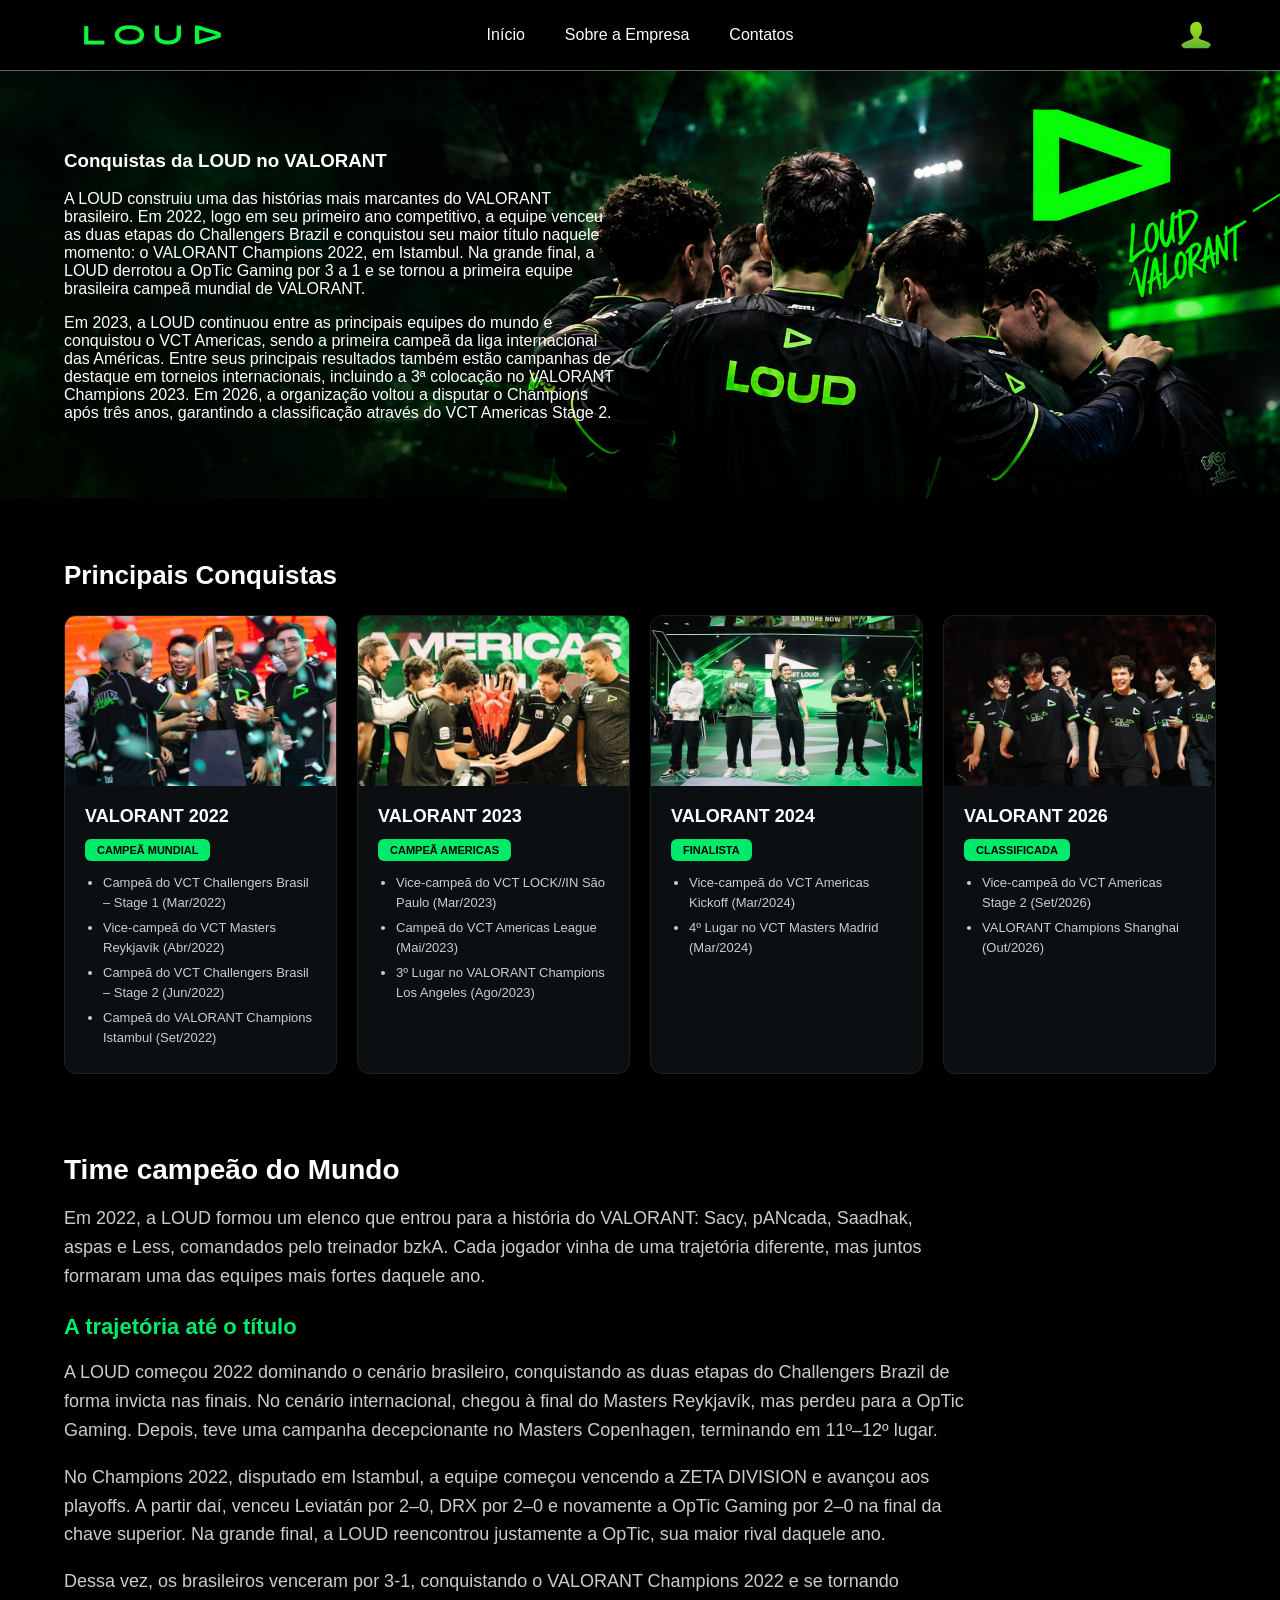
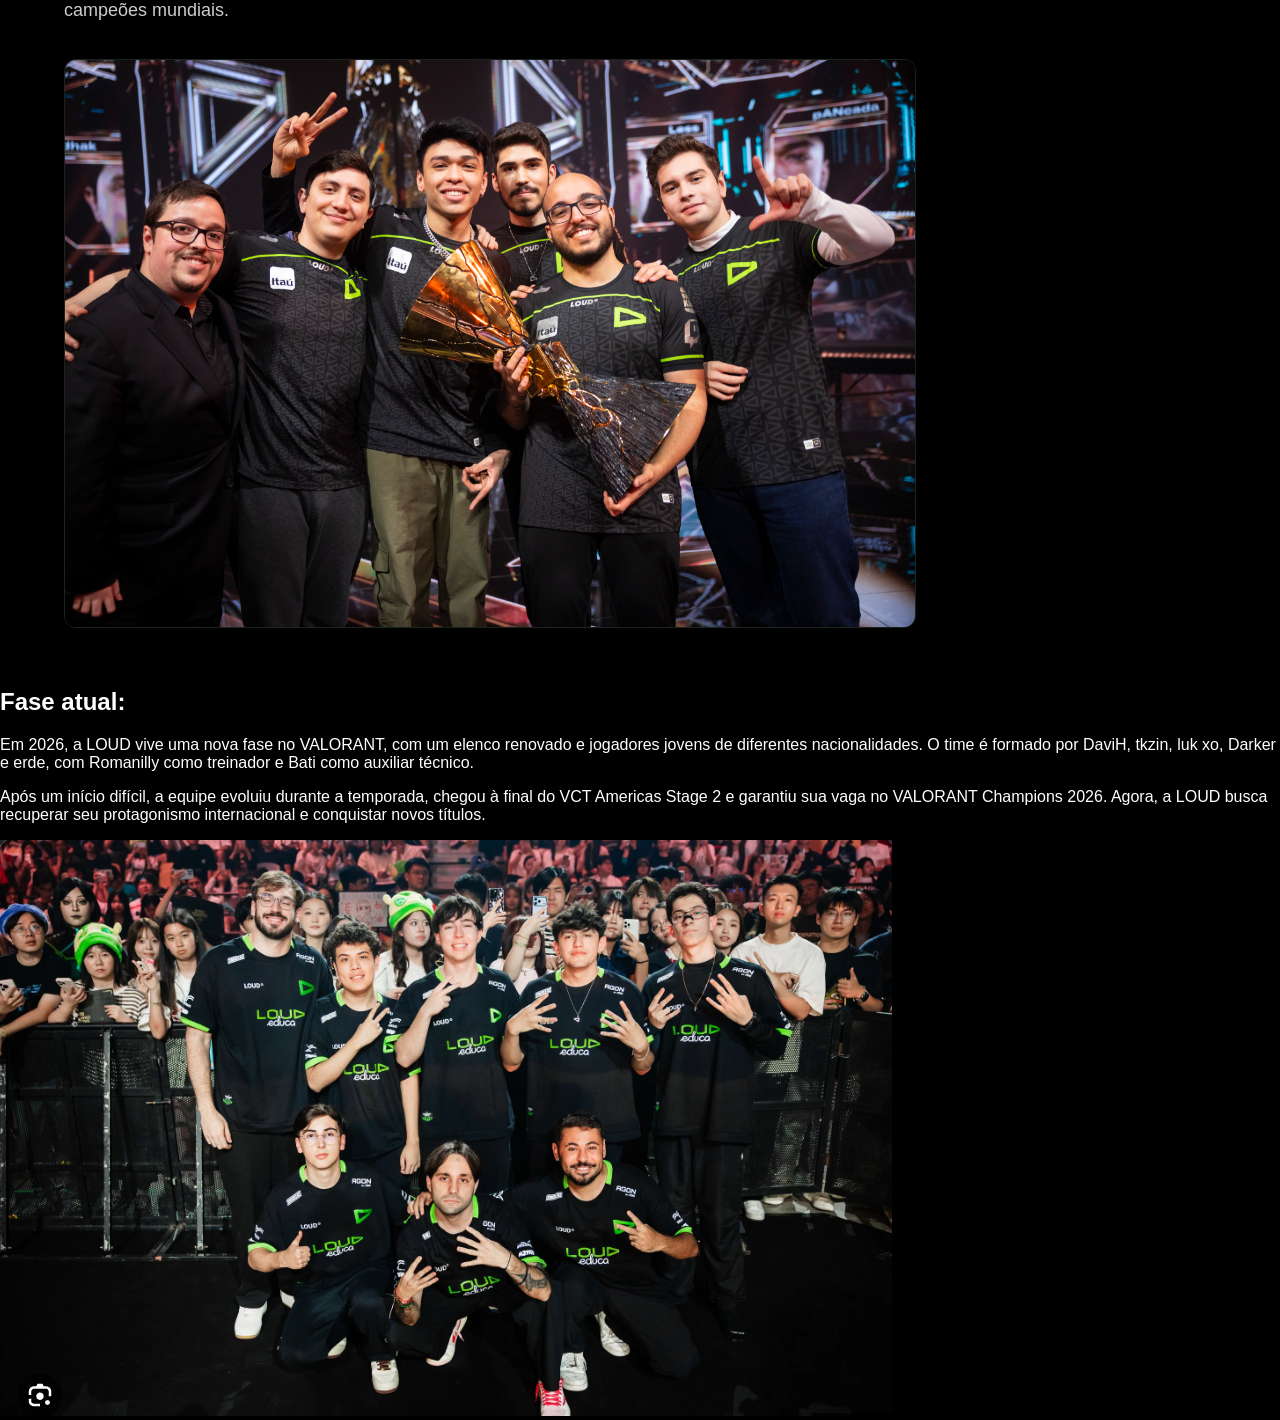
==== index.html @ d3f87c44 "Merge branch 'main' of https://github.com/Caiozt/Loud-New" ====
<!DOCTYPE html>
<html lang="pt-BR">
<head>
    <meta charset="UTF-8">
    <meta name="viewport" content="width=device-width, initial-scale=1.0">
    <link rel="stylesheet" href="style.css">
    <title>Loud News</title>
</head>
<body>
    <header class="header">
        <img src="img/logoant_loud.png" alt="Logo LOUD" class="logo">
        
        <nav class="nav">
            <a href="index.html">Início</a>
            <a href="sobre_nos.html">Sobre a Empresa</a>
            <a href="contatos.html">Contatos</a>
        </nav>

        <!-- Menu de Perfil 100% Semântico -->
        <aside class="user-menu">
            <button class="user-btn" aria-label="Menu do usuário">
                <img src="img/icon_perfil.png" alt="Perfil" class="profile-icon">
            </button>
            
            <menu class="dropdown-menu">
                <a href="login.html">Fazer Login</a>
                <a href="cadastro.html">Criar Conta</a>
                <hr>
                <a href="perfil.html">Meu Perfil</a>
                <a href="configuracoes.html">Configurações</a>
            </menu>
        </aside>
    </header>

    <main>
        <section class="intro">
            <article>
                <h1>Conquistas da LOUD no VALORANT</h1>
                <p>A LOUD construiu uma das histórias mais marcantes do VALORANT brasileiro. Em 2022, logo em seu primeiro ano competitivo, a equipe venceu as duas etapas do Challengers Brazil e conquistou seu maior título naquele momento: o VALORANT Champions 2022, em Istambul. Na grande final, a LOUD derrotou a OpTic Gaming por 3 a 1 e se tornou a primeira equipe brasileira campeã mundial de VALORANT.</p>
                <p>Em 2023, a LOUD continuou entre as principais equipes do mundo e conquistou o VCT Americas, sendo a primeira campeã da liga internacional das Américas. Entre seus principais resultados também estão campanhas de destaque em torneios internacionais, incluindo a 3ª colocação no VALORANT Champions 2023. Em 2026, a organização voltou a disputar o Champions após três anos, garantindo a classificação através do VCT Americas Stage 2.</p>    
            </article>   
        </section>

        <section class="mid">
            <h2>Principais Conquistas</h2>

            <div class="conquistas-grid">
                <!-- Card 2022 -->
                <article class="card">
                    <img src="img/loud_con_2022.jpg" alt="Troféu Champions 2022" class="card-img">
                    <div class="card-body">
                        <h3>VALORANT 2022</h3>
                        <span class="badge">CAMPEÃ MUNDIAL</span>
                        <ul>
                            <li>Campeã do VCT Challengers Brasil – Stage 1 (Mar/2022)</li>
                            <li>Vice-campeã do VCT Masters Reykjavík (Abr/2022)</li>
                            <li>Campeã do VCT Challengers Brasil – Stage 2 (Jun/2022)</li>
                            <li>Campeã do VALORANT Champions Istambul (Set/2022)</li>
                        </ul>
                    </div>
                </article>

                <!-- Card 2023 -->
                <article class="card">
                    <img src="img/loud_con_2023.jpg" alt="Troféu VCT Americas 2023" class="card-img">
                    <div class="card-body">
                        <h3>VALORANT 2023</h3>
                        <span class="badge">CAMPEÃ AMERICAS</span>
                        <ul>
                            <li>Vice-campeã do VCT LOCK//IN São Paulo (Mar/2023)</li>
                            <li>Campeã do VCT Americas League (Mai/2023)</li>
                            <li>3º Lugar no VALORANT Champions Los Angeles (Ago/2023)</li>
                        </ul>
                    </div>
                </article>

                <!-- Card 2024 -->
                <article class="card">
                    <img src="img/loud_con_2024.jpg" alt="VCT Masters 2024" class="card-img">
                    <div class="card-body">
                        <h3>VALORANT 2024</h3>
                        <span class="badge">FINALISTA</span>
                        <ul>
                            <li>Vice-campeã do VCT Americas Kickoff (Mar/2024)</li>
                            <li>4º Lugar no VCT Masters Madrid (Mar/2024)</li>
                        </ul>
                    </div>
                </article>

                <!-- Card 2026 -->
                <article class="card">
                    <img src="img/loud_con_2026.jpg" alt="VCT 2026" class="card-img">
                    <div class="card-body">
                        <h3>VALORANT 2026</h3>
                        <span class="badge">CLASSIFICADA</span>
                        <ul>
                            <li>Vice-campeã do VCT Americas Stage 2 (Set/2026)</li>
                            <li>VALORANT Champions Shanghai (Out/2026)</li>
                        </ul>
                    </div>
                </article>
            </div>
        </section>
        <section class="enredo">
            <article class="enredo-texto">
                <h1>Time campeão do Mundo</h1>
                <p>Em 2022, a LOUD formou um elenco que entrou para a história do VALORANT: Sacy, pANcada, Saadhak, aspas e Less, comandados pelo treinador bzkA. Cada jogador vinha de uma trajetória diferente, mas juntos formaram uma das equipes mais fortes daquele ano.</p>
                
                <h2>A trajetória até o título</h2>
                <p>A LOUD começou 2022 dominando o cenário brasileiro, conquistando as duas etapas do Challengers Brazil de forma invicta nas finais. No cenário internacional, chegou à final do Masters Reykjavík, mas perdeu para a OpTic Gaming. Depois, teve uma campanha decepcionante no Masters Copenhagen, terminando em 11º–12º lugar.</p>
                
                <p>No Champions 2022, disputado em Istambul, a equipe começou vencendo a ZETA DIVISION e avançou aos playoffs. A partir daí, venceu Leviatán por 2–0, DRX por 2–0 e novamente a OpTic Gaming por 2–0 na final da chave superior. Na grande final, a LOUD reencontrou justamente a OpTic, sua maior rival daquele ano.</p>
                
                <p>Dessa vez, os brasileiros venceram por 3-1, conquistando o VALORANT Champions 2022 e se tornando campeões mundiais.</p>
            </article>

            <img src="img/fotovic_loud.jpg" alt="LOUD Campeã do Mundo 2022" class="loud_wind">
        </section>
        <section>
            <h1>Fase atual: </h1>
            <p>Em 2026, a LOUD vive uma nova fase no VALORANT, com um elenco renovado e jogadores jovens de diferentes nacionalidades. O time é formado por DaviH, tkzin, luk xo, Darker e erde, com Romanilly como treinador e Bati como auxiliar técnico.</p>
            <p>Após um início difícil, a equipe evoluiu durante a temporada, chegou à final do VCT Americas Stage 2 e garantiu sua vaga no VALORANT Champions 2026. Agora, a LOUD busca recuperar seu protagonismo internacional e conquistar novos títulos.</p>
            <img src="./img/novaloud_loud.png" alt="Nova line da loud" class="Nova_Loud">
        </section>
    </main>
</body>
</html>
---- style.css ----
/* ==========================================
   1. REGRAS GERAIS E BASE
   ========================================== */
html, body {
  height: 100%;
  margin: 0;
}

body {
  display: flex;
  flex-direction: column;
  background-color: black;
  color: white;
  font-family: Arial, sans-serif;
}

/* ==========================================
   2. HEADER / CABEÇALHO & DROPDOWN DE USUÁRIO
   ========================================== */
.header {
  display: grid;
  grid-template-columns: 1fr auto 1fr;
  align-items: center;
  padding: 15px 5%;
  background-color: black;
  border-bottom: 1px solid rgb(95, 102, 91);
}

.logo {
  justify-self: start;
  height: 40px;
  width: auto;
  border-radius: 100px;
}

.nav {
  justify-self: center;
  display: flex;
  align-items: center;
  gap: 40px;
}

.nav a {
  color: white;
  text-decoration: none;
}

/* Estrutura do Perfil / Menu Suspenso (<aside>) */
.user-menu {
  position: relative;
  justify-self: end;
  display: flex;
  align-items: center;
}

.user-btn {
  background: none;
  border: none;
  cursor: pointer;
  padding: 0;
  display: flex;
  align-items: center;
}

.profile-icon {
  width: 36px;
  height: 36px;
  border-radius: 50%;
  object-fit: cover;
  border: 2px solid transparent;
  transition: border-color 0.2s ease;
}

.user-btn:hover .profile-icon,
.user-menu:focus-within .profile-icon {
  border-color: #00ea6a;
}

/* Lista Suspensa (<menu>) */
.dropdown-menu {
  position: absolute;
  right: 0;
  top: 130%;
  background-color: #0c0f12;
  border: 1px solid #1a241d;
  border-radius: 8px;
  min-width: 180px;
  box-shadow: 0 8px 24px rgba(0, 0, 0, 0.7);
  display: flex;
  flex-direction: column;
  padding: 8px 0;
  margin: 0; /* Reseta as margens padrão do <menu> */
  z-index: 100;

  /* Escondido por padrão */
  opacity: 0;
  visibility: hidden;
  transform: translateY(-8px);
  transition: all 0.2s ease;
}

/* Exibe a lista ao passar o mouse ou focar no botão */
.user-menu:hover .dropdown-menu,
.user-menu:focus-within .dropdown-menu {
  opacity: 1;
  visibility: visible;
  transform: translateY(0);
}

.dropdown-menu a {
  color: #e0e0e0;
  padding: 10px 16px;
  text-decoration: none;
  font-size: 14px;
  transition: background-color 0.2s, color 0.2s;
}

.dropdown-menu a:hover {
  background-color: #1a241d;
  color: #00ea6a;
}

.dropdown-menu hr {
  border: 0;
  border-top: 1px solid #1a241d;
  margin: 6px 0;
}

/* ==========================================
   3. PÁGINA INÍCIO (index.html)
   ========================================== */
/* Seção Intro */
.intro {
  display: flex;
  align-items: center;
  justify-content: flex-start;
  padding: 60px 5%;
  min-height: 200px;
  background-image: url("img/fundoloud_loud.png");
  background-size: cover;
  background-position: center;
  background-repeat: no-repeat;
}

.intro article {
  max-width: 550px;
  text-align: left;
}

/* Seção Mid (Cards de Conquistas) */
.mid {
  padding: 40px 5%;
}

.mid h2 {
  font-size: 26px;
  margin-bottom: 24px;
  color: white;
}

.conquistas-grid {
  display: grid;
  grid-template-columns: repeat(auto-fit, minmax(260px, 1fr));
  gap: 20px;
}

.card {
  background-color: #0c0f12;
  border: 1px solid #1a241d;
  border-radius: 12px;
  overflow: hidden;
  display: flex;
  flex-direction: column;
}

.card-img {
  width: 100%;
  height: 170px;
  object-fit: cover;
  background-color: #1a1a1a;
}

.card-body {
  padding: 20px;
  display: flex;
  flex-direction: column;
  gap: 12px;
}

.card-body h3 {
  margin: 0;
  font-size: 18px;
  font-weight: bold;
  text-transform: uppercase;
  color: white;
}

.badge {
  align-self: flex-start;
  background-color: #00ea6a;
  color: black;
  font-size: 11px;
  font-weight: bold;
  padding: 5px 12px;
  border-radius: 6px;
  text-transform: uppercase;
}

.card-body ul {
  margin: 0;
  padding-left: 18px;
  color: #cccccc;
  font-size: 13px;
  line-height: 1.5;
}

.card-body li {
  margin-bottom: 6px;
}

/* ==========================================
   4. PÁGINA SOBRE NÓS (sobre_nos.html)
   ========================================== */
.sobre {
  flex: 1; /* Garante que o fundo ocupe 100% da altura até o final da tela */
  display: flex;
  align-items: center;
  justify-content: center;
  padding: 60px 5%;
  background-image: url("img/planodefundo_loud.jpg");
  background-size: cover;
  background-position: center;
  background-repeat: no-repeat;
}

.sobre-card {
  background-color: rgba(10, 20, 15, 0.85);
  border: 1px solid rgba(0, 234, 106, 0.4);
  border-radius: 12px;
  padding: 40px;
  max-width: 800px;
  box-shadow: 0 8px 32px rgba(0, 0, 0, 0.6);
  backdrop-filter: blur(6px);
}

.sobre-card h1 {
  margin-top: 0;
  font-size: 32px;
  color: white;
  text-align: center;
}

.sobre-card p {
  line-height: 1.6;
  font-size: 16px;
  color: #e0e0e0;
  margin-bottom: 0;
}

/* ==========================================
   5. SEÇÃO ENREDO (Time Campeão)
   ========================================== */
.enredo {
  padding: 40px 5%;
  display: flex;
  flex-direction: column;
  align-items: flex-start;
}

.enredo-texto {
  max-width: 900px;
}

.enredo h1 {
  font-size: 28px;
  color: white;
  margin-top: 0;
  margin-bottom: 16px;
}

.enredo h2 {
  font-size: 22px;
  color: #00ea6a;
  margin-top: 24px;
  margin-bottom: 12px;
}

.enredo p {
  font-size: 18px;
  line-height: 1.6;
  color: #cccccc;
  margin-bottom: 14px;
}

.loud_wind {
  width: 100%;
  max-width: 850px;
  height: auto;
  border-radius: 12px;
  border: 1px solid #1a241d;
  margin-top: 20px;
}
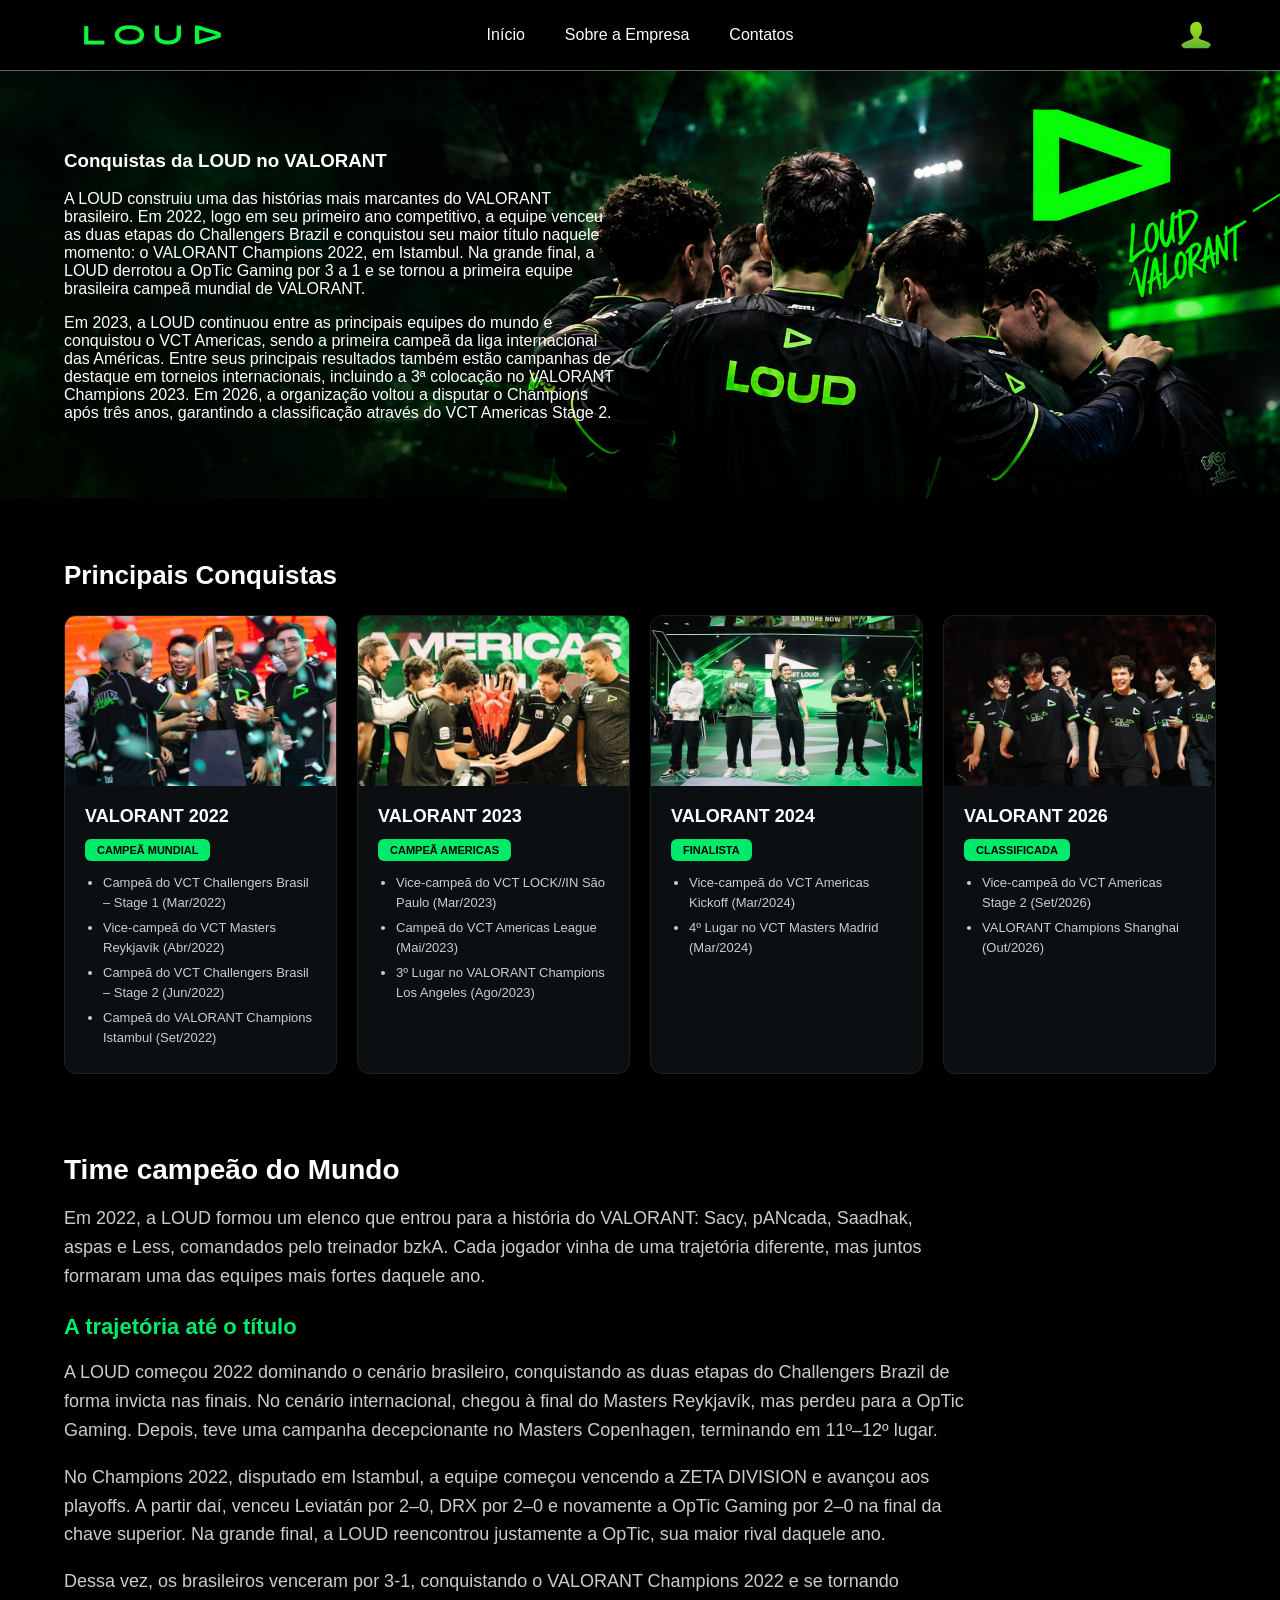
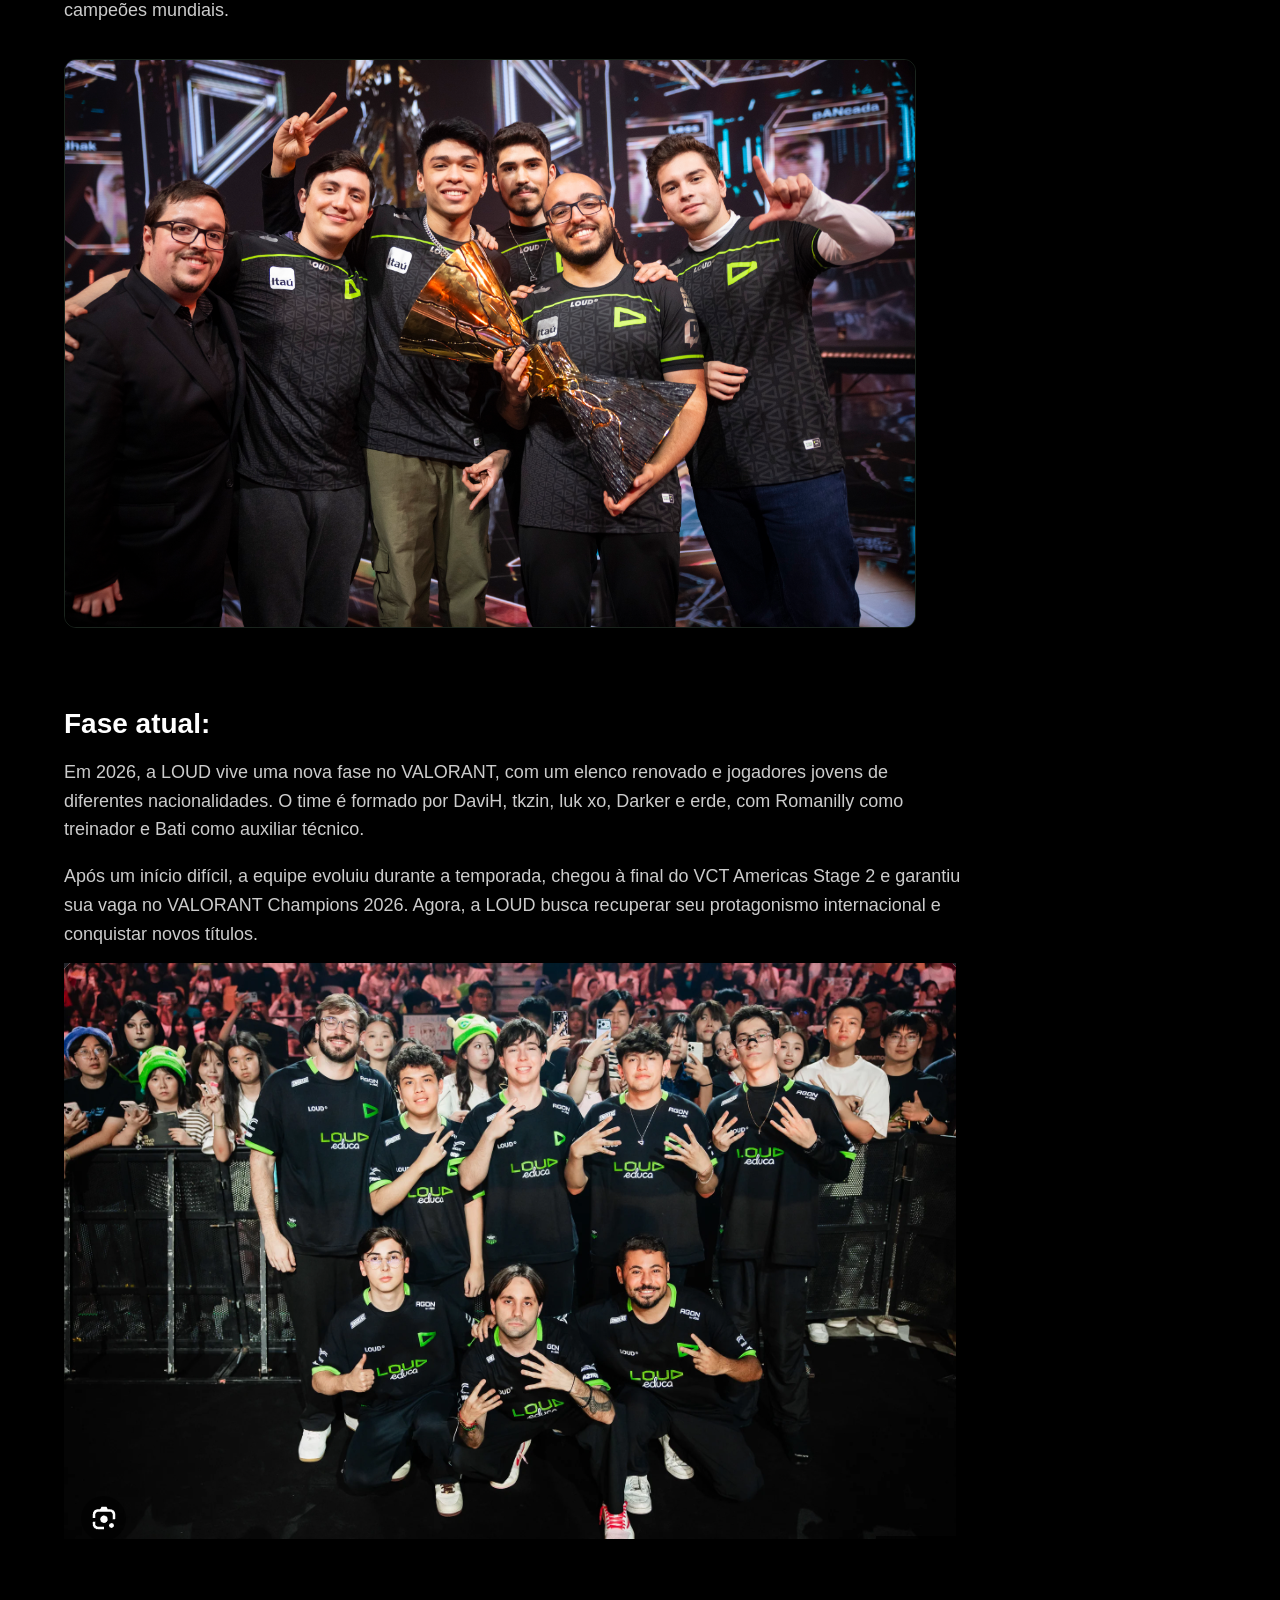
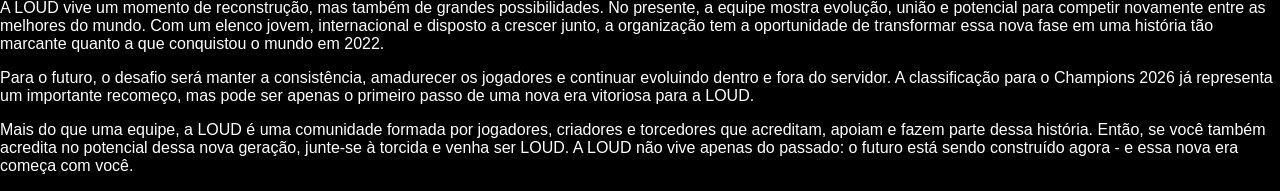
==== commit b401df5e: "add codigo" ====
--- a/index.html
+++ b/index.html
@@ -116,11 +116,22 @@
 
             <img src="img/fotovic_loud.jpg" alt="LOUD Campeã do Mundo 2022" class="loud_wind">
         </section>
-        <section>
-            <h1>Fase atual: </h1>
-            <p>Em 2026, a LOUD vive uma nova fase no VALORANT, com um elenco renovado e jogadores jovens de diferentes nacionalidades. O time é formado por DaviH, tkzin, luk xo, Darker e erde, com Romanilly como treinador e Bati como auxiliar técnico.</p>
-            <p>Após um início difícil, a equipe evoluiu durante a temporada, chegou à final do VCT Americas Stage 2 e garantiu sua vaga no VALORANT Champions 2026. Agora, a LOUD busca recuperar seu protagonismo internacional e conquistar novos títulos.</p>
-            <img src="./img/novaloud_loud.png" alt="Nova line da loud" class="Nova_Loud">
+        <section class="enredo">
+            <article class="enredo-texto">
+                <h1>Fase atual: </h1>
+                <p>Em 2026, a LOUD vive uma nova fase no VALORANT, com um elenco renovado e jogadores jovens de diferentes nacionalidades. O time é formado por DaviH, tkzin, luk xo, Darker e erde, com Romanilly como treinador e Bati como auxiliar técnico.</p>
+                <p>Após um início difícil, a equipe evoluiu durante a temporada, chegou à final do VCT Americas Stage 2 e garantiu sua vaga no VALORANT Champions 2026. Agora, a LOUD busca recuperar seu protagonismo internacional e conquistar novos títulos.</p>
+                <img src="./img/novaloud_loud.png" alt="Nova line da loud" class="Nova_Loud">
+                </article>
+        </section>
+        <section class="conclusao">
+            <p>A LOUD vive um momento de reconstrução, mas também de grandes possibilidades. No presente, a equipe mostra evolução, união e potencial para competir novamente entre as melhores do mundo. Com um elenco jovem, internacional e disposto a crescer junto, a organização tem a oportunidade de transformar essa nova fase em uma história tão marcante quanto a que conquistou o mundo em 2022.
+            </p>
+            <p>Para o futuro, o desafio será manter a consistência, amadurecer os jogadores e continuar evoluindo dentro e fora do servidor. A classificação para o Champions 2026 já representa um importante recomeço, mas pode ser apenas o primeiro passo de uma nova era vitoriosa para a LOUD.
+            </p>
+            <p>Mais do que uma equipe, a LOUD é uma comunidade formada por jogadores, criadores e torcedores que acreditam, apoiam e fazem parte dessa história. Então, se você também acredita no potencial dessa nova geração, junte-se à torcida e venha ser LOUD.
+            A LOUD não vive apenas do passado: o futuro está sendo construído agora - e essa nova era começa com você.
+            </p>
         </section>
     </main>
 </body>
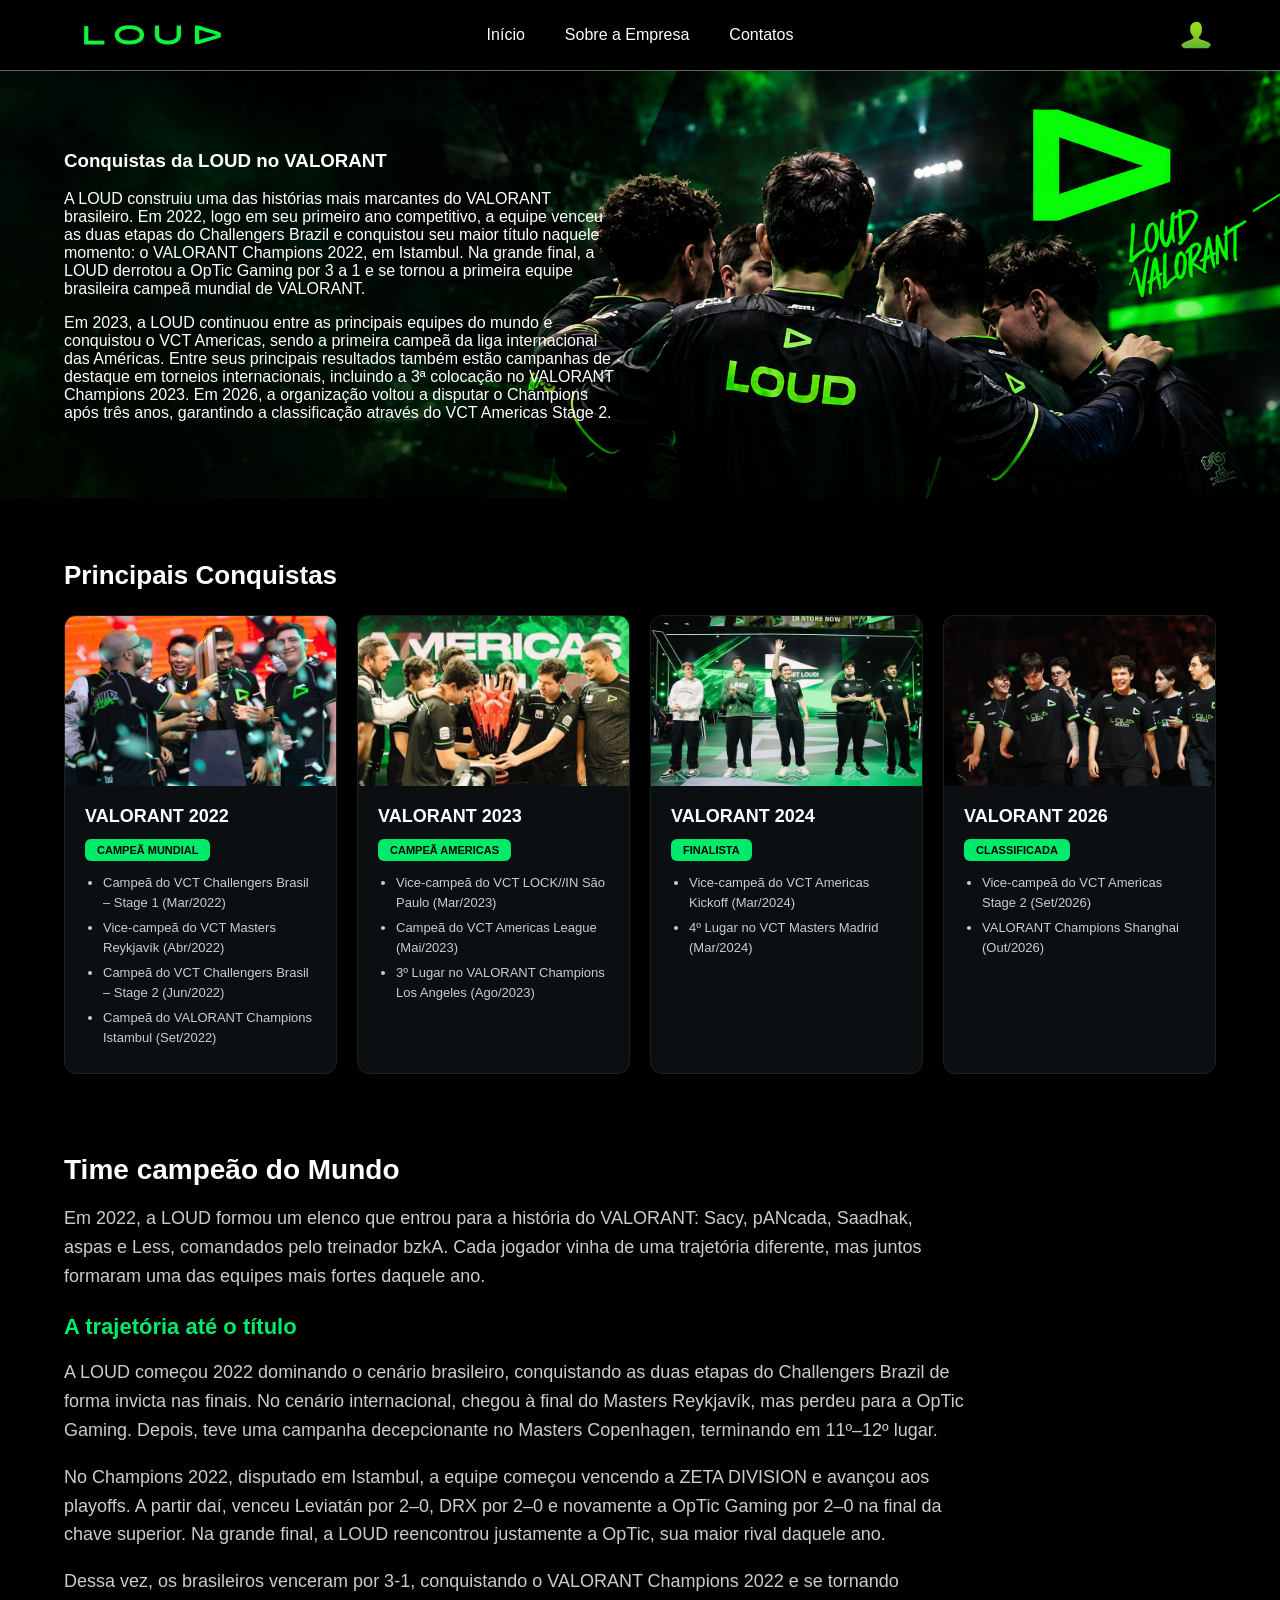
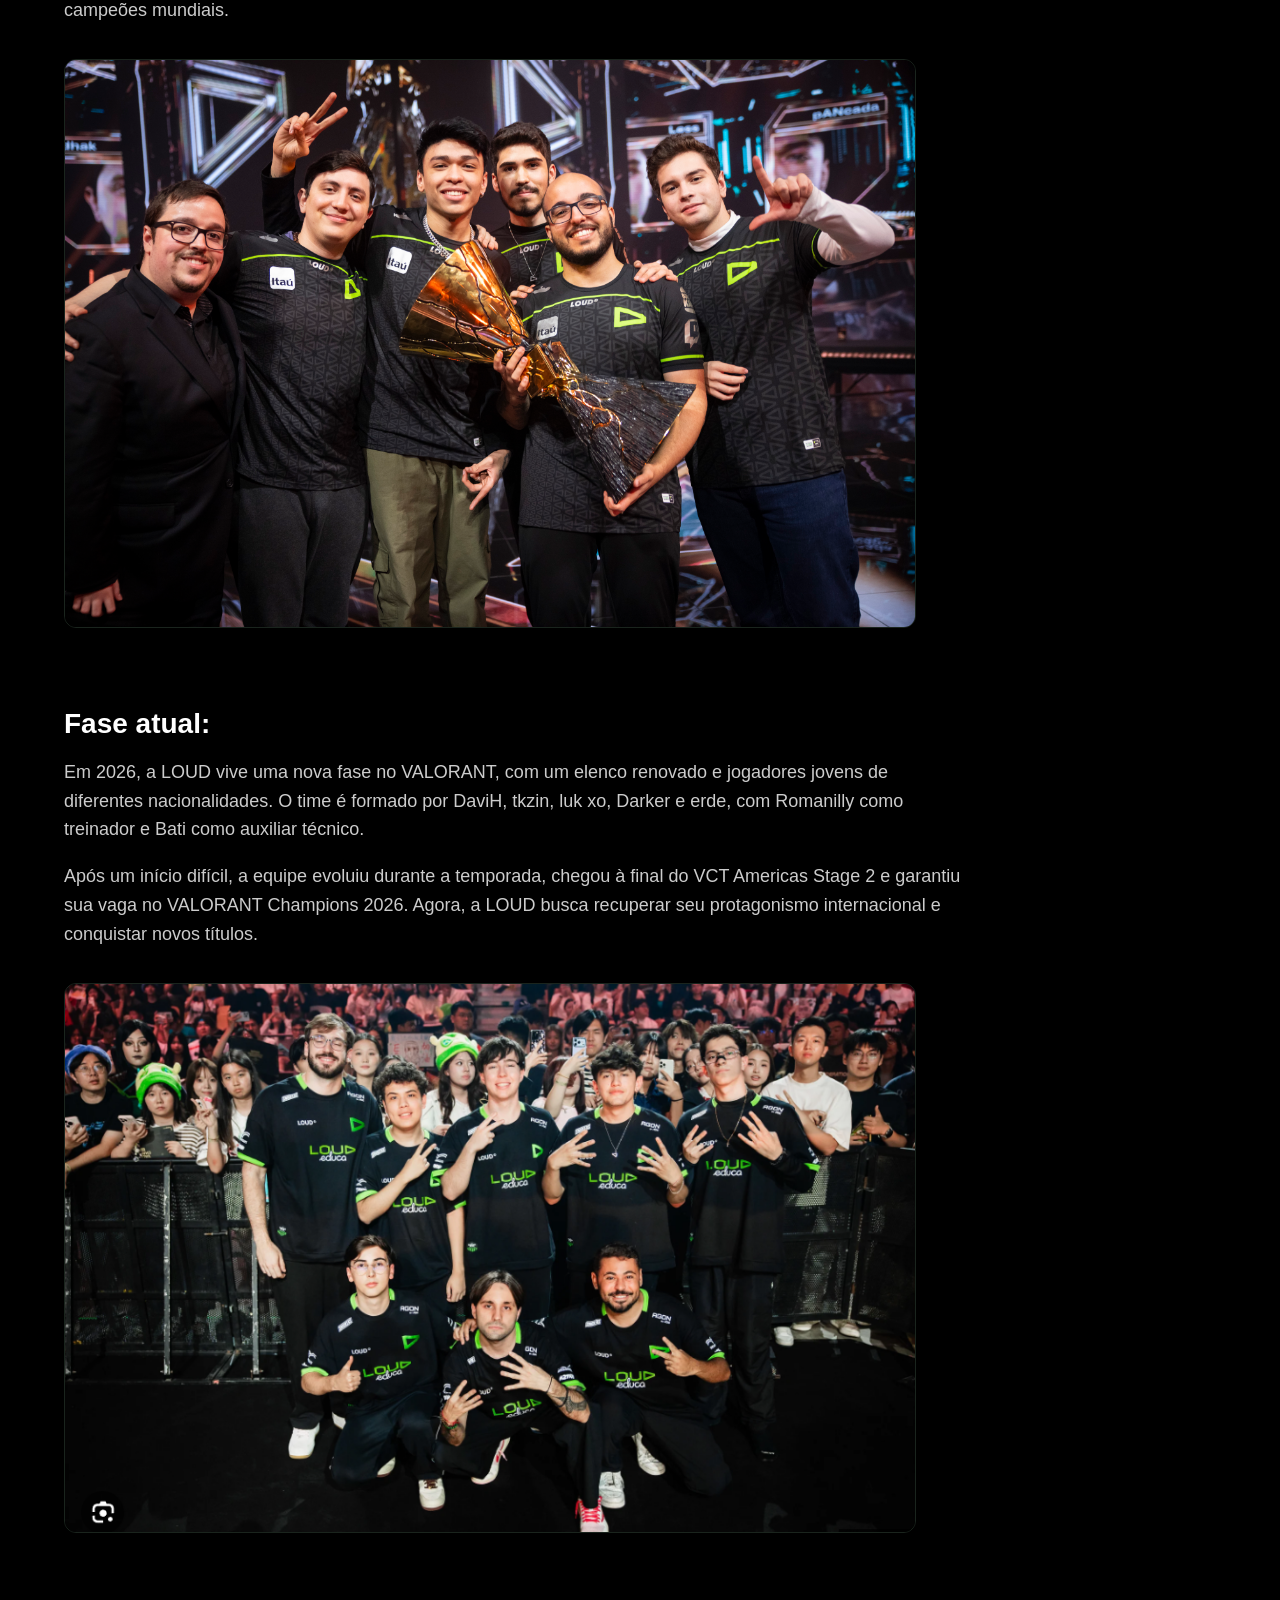
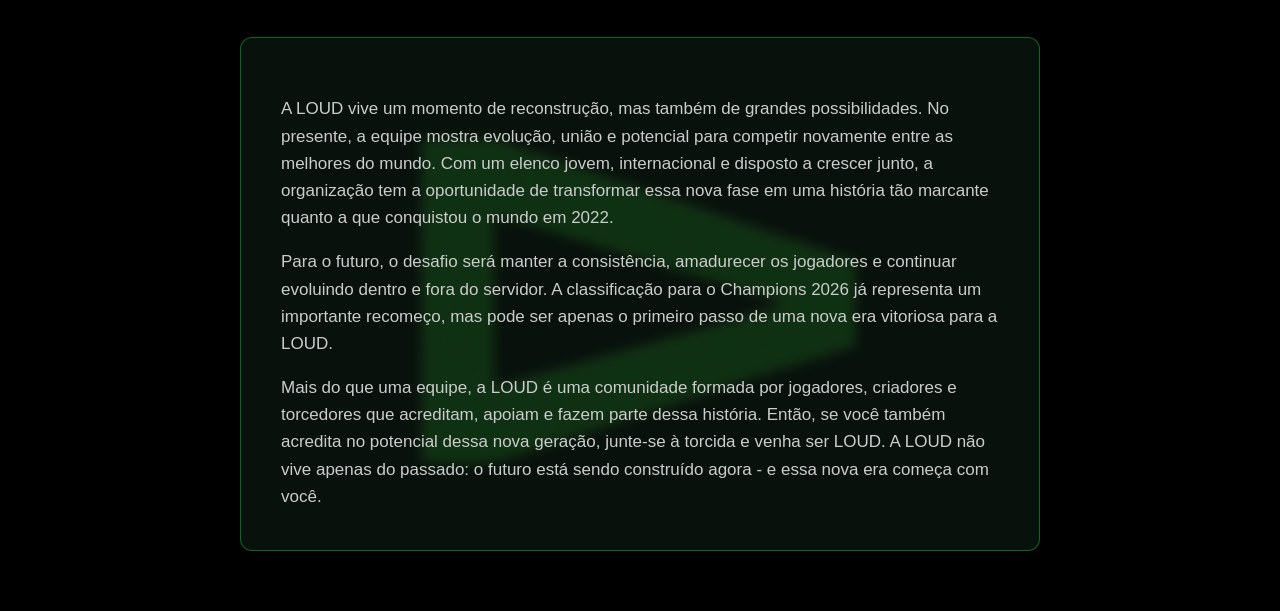
==== commit a2190ff5: "Conclusio final" ====
--- a/index.html
+++ b/index.html
@@ -125,13 +125,15 @@
                 </article>
         </section>
         <section class="conclusao">
-            <p>A LOUD vive um momento de reconstrução, mas também de grandes possibilidades. No presente, a equipe mostra evolução, união e potencial para competir novamente entre as melhores do mundo. Com um elenco jovem, internacional e disposto a crescer junto, a organização tem a oportunidade de transformar essa nova fase em uma história tão marcante quanto a que conquistou o mundo em 2022.
-            </p>
-            <p>Para o futuro, o desafio será manter a consistência, amadurecer os jogadores e continuar evoluindo dentro e fora do servidor. A classificação para o Champions 2026 já representa um importante recomeço, mas pode ser apenas o primeiro passo de uma nova era vitoriosa para a LOUD.
-            </p>
-            <p>Mais do que uma equipe, a LOUD é uma comunidade formada por jogadores, criadores e torcedores que acreditam, apoiam e fazem parte dessa história. Então, se você também acredita no potencial dessa nova geração, junte-se à torcida e venha ser LOUD.
-            A LOUD não vive apenas do passado: o futuro está sendo construído agora - e essa nova era começa com você.
-            </p>
+            <article class="conclusao-texto">
+                <p>A LOUD vive um momento de reconstrução, mas também de grandes possibilidades. No presente, a equipe mostra evolução, união e potencial para competir novamente entre as melhores do mundo. Com um elenco jovem, internacional e disposto a crescer junto, a organização tem a oportunidade de transformar essa nova fase em uma história tão marcante quanto a que conquistou o mundo em 2022.
+                </p>
+                <p>Para o futuro, o desafio será manter a consistência, amadurecer os jogadores e continuar evoluindo dentro e fora do servidor. A classificação para o Champions 2026 já representa um importante recomeço, mas pode ser apenas o primeiro passo de uma nova era vitoriosa para a LOUD.
+                </p>
+                <p>Mais do que uma equipe, a LOUD é uma comunidade formada por jogadores, criadores e torcedores que acreditam, apoiam e fazem parte dessa história. Então, se você também acredita no potencial dessa nova geração, junte-se à torcida e venha ser LOUD.
+                A LOUD não vive apenas do passado: o futuro está sendo construído agora - e essa nova era começa com você.
+                </p>
+            </article>
         </section>
     </main>
 </body>
--- a/style.css
+++ b/style.css
@@ -258,7 +258,7 @@
 }
 
 /* ==========================================
-   5. SEÇÃO ENREDO (Time Campeão)
+   5. SEÇÃO ENREDO (Time Campeão / Fase Atual)
    ========================================== */
 .enredo {
   padding: 40px 5%;
@@ -292,11 +292,59 @@
   margin-bottom: 14px;
 }
 
-.loud_wind {
+.loud_wind,
+.Nova_Loud {
   width: 100%;
   max-width: 850px;
   height: auto;
   border-radius: 12px;
   border: 1px solid #1a241d;
   margin-top: 20px;
+}
+
+/* ==========================================
+   6. SEÇÃO CONCLUSÃO (Centralizada)
+   ========================================== */
+.conclusao {
+  padding: 60px 5%;
+  display: flex;
+  flex-direction: column;
+  align-items: center;     /* Centraliza o card na horizontal */
+  justify-content: center; /* Centraliza o card na vertical */
+  min-height: 450px;       /* Garante espaço suficiente para o fundo aparecer */
+  background-image: url("img/logoloudnew_loud.png");
+  background-size: cover;
+  background-position: center;
+  background-repeat: no-repeat;
+}
+
+.conclusao-texto {
+  background-color: rgba(10, 20, 15, 0.85);
+  border: 1px solid rgba(0, 234, 106, 0.4);
+  border-radius: 12px;
+  padding: 40px;
+  max-width: 800px;
+  width: 100%;
+  box-shadow: 0 8px 32px rgba(0, 0, 0, 0.6);
+  backdrop-filter: blur(6px);
+  box-sizing: border-box;
+}
+
+.conclusao h1 {
+  font-size: 28px;
+  color: white;
+  margin-top: 0;
+  margin-bottom: 16px;
+  text-align: center;
+}
+
+.conclusao p {
+  font-size: 17px;
+  line-height: 1.6;
+  color: #cccccc;
+  margin-bottom: 14px;
+}
+
+.conclusao p:last-child {
+  margin-bottom: 0;
 }
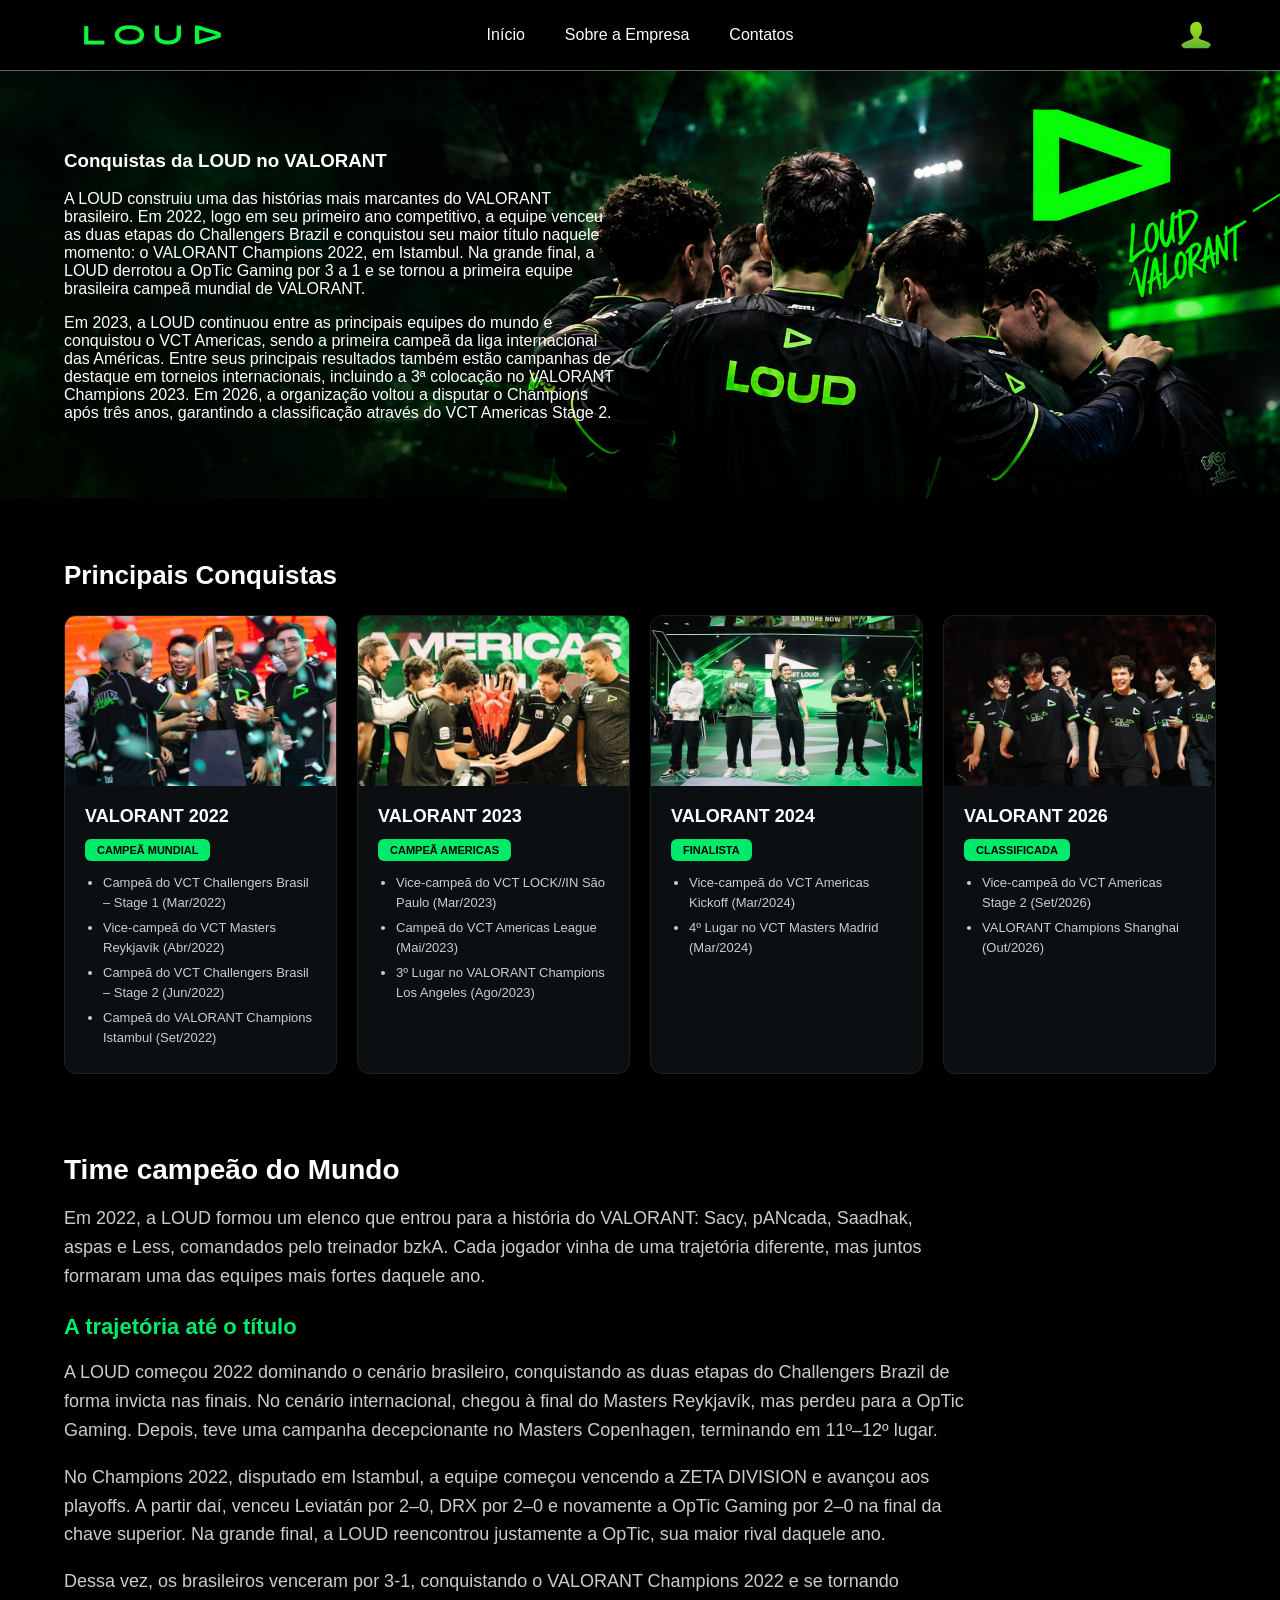
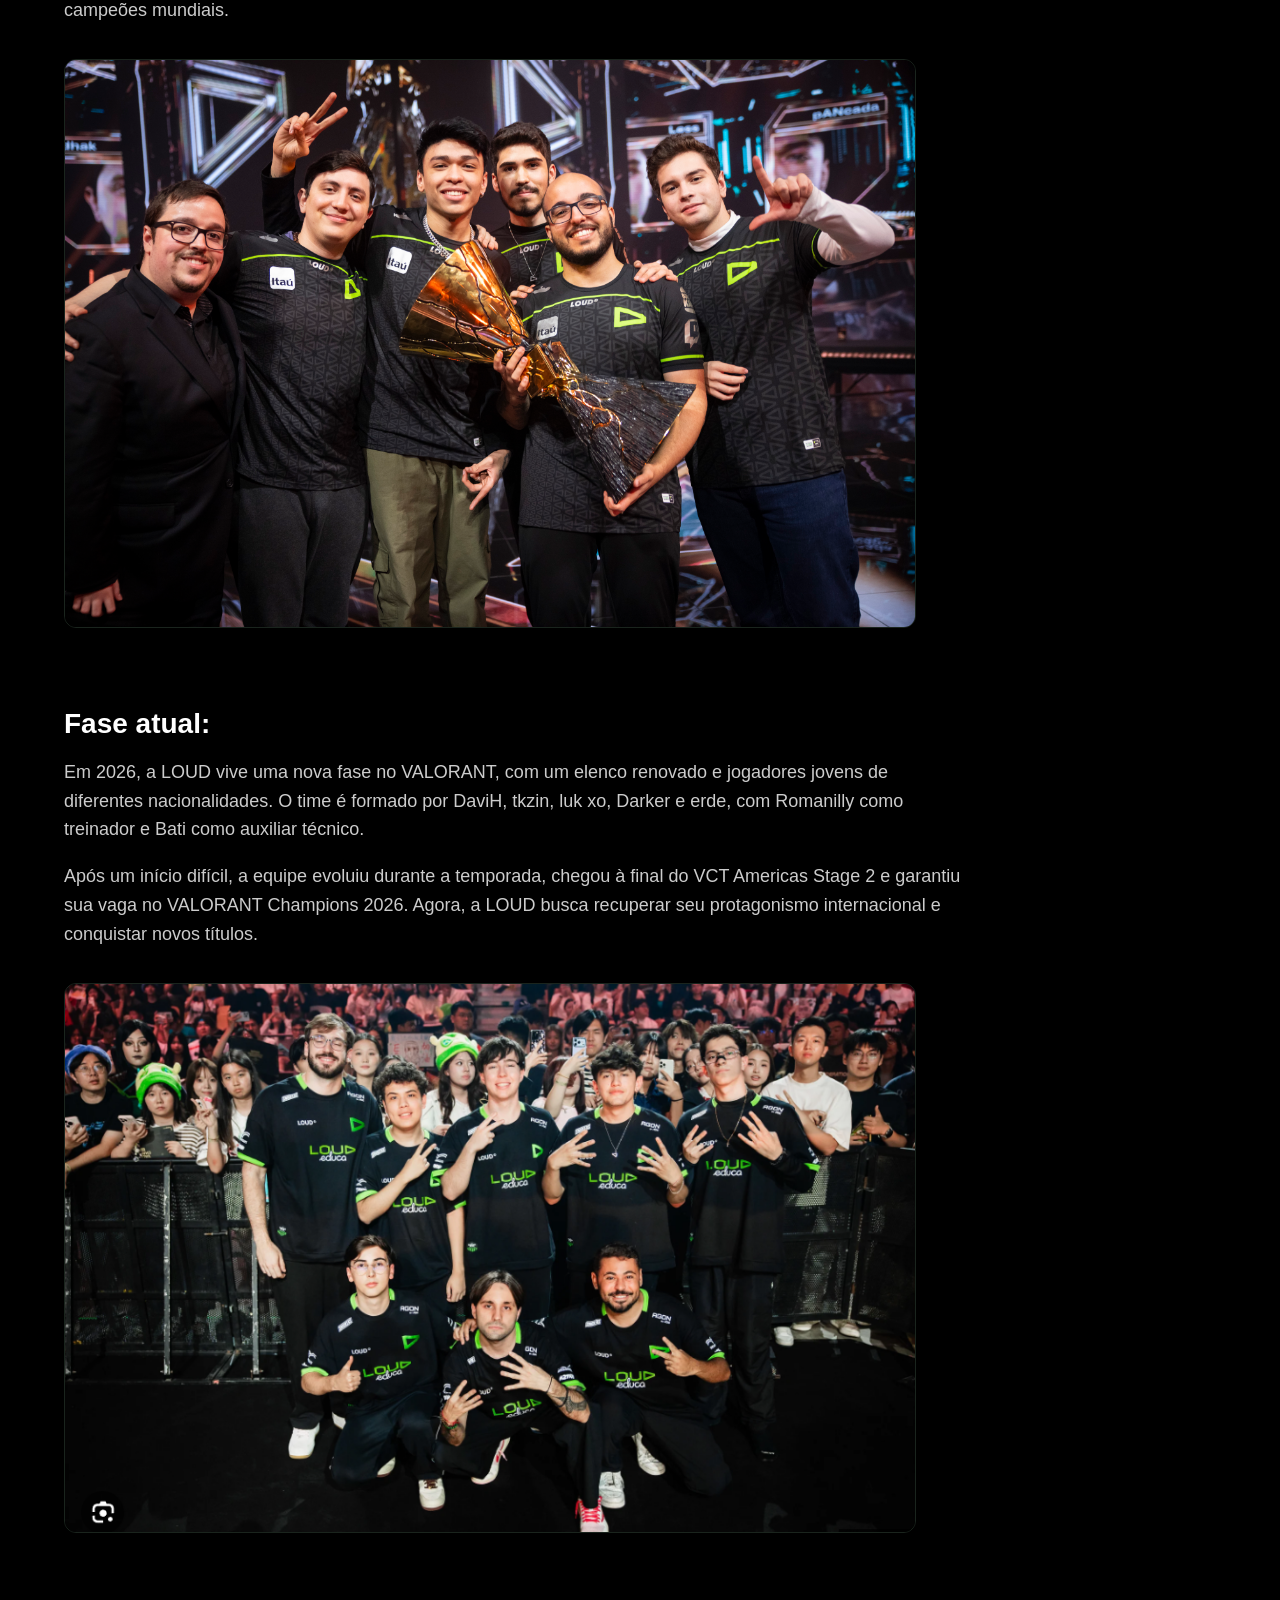
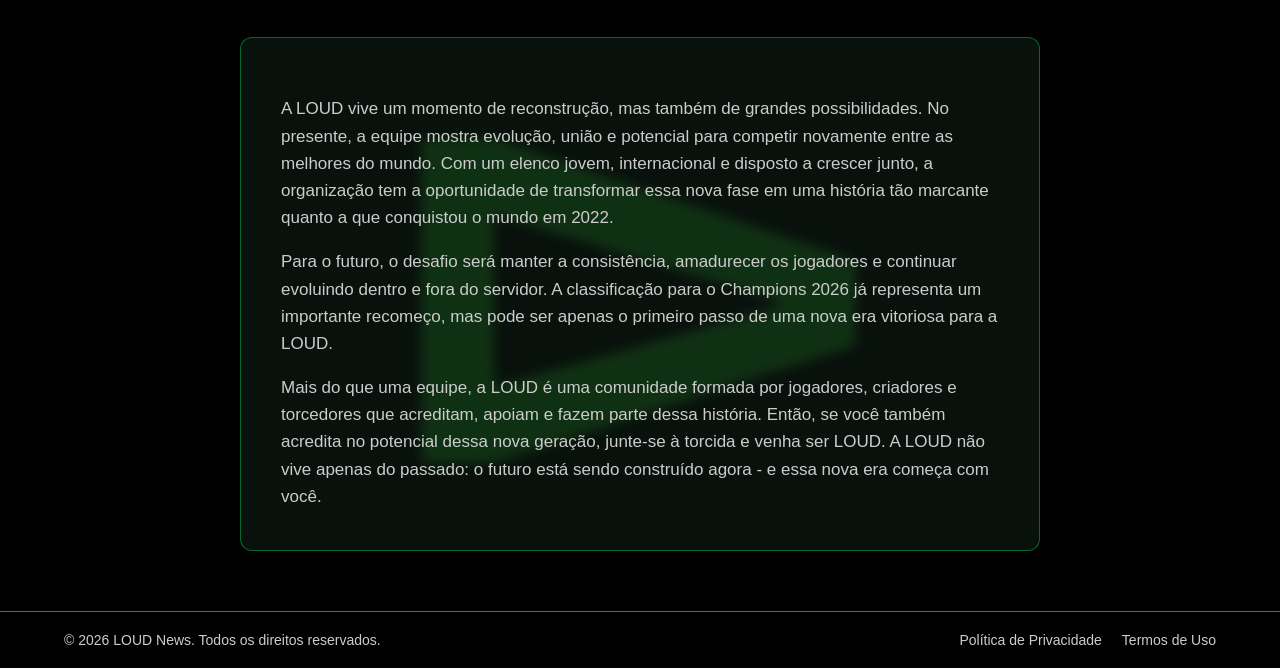
==== commit 12bd8782: "Footerr" ====
--- a/index.html
+++ b/index.html
@@ -136,5 +136,13 @@
             </article>
         </section>
     </main>
+    <footer class="footer">
+        <p class="copyright">&copy; 2026 LOUD News. Todos os direitos reservados.</p>
+        
+        <nav class="footer-nav">
+            <a href="privacidade.html">Política de Privacidade</a>
+            <a href="termos.html">Termos de Uso</a>
+        </nav>
+    </footer>
 </body>
 </html>
--- a/style.css
+++ b/style.css
@@ -347,4 +347,39 @@
 
 .conclusao p:last-child {
   margin-bottom: 0;
+}
+
+/* ==========================================
+   7. FOOTER / RODAPÉ (Semântico)
+   ========================================== */
+.footer {
+  display: flex;
+  justify-content: space-between;
+  align-items: center;
+  padding: 20px 5%;
+  background-color: black;
+  border-top: 1px solid rgb(95, 102, 91); /* Mesma barra do header na parte superior */
+  margin-top: auto;                        /* Garante que fique fixo no fim da página */
+}
+
+.copyright {
+  margin: 0;
+  font-size: 14px;
+  color: #cccccc;
+}
+
+.footer-nav {
+  display: flex;
+  gap: 20px;
+}
+
+.footer-nav a {
+  color: #cccccc;
+  text-decoration: none;
+  font-size: 14px;
+  transition: color 0.2s ease;
+}
+
+.footer-nav a:hover {
+  color: #00ea6a; /* Destaque em verde LOUD ao passar o mouse */
 }
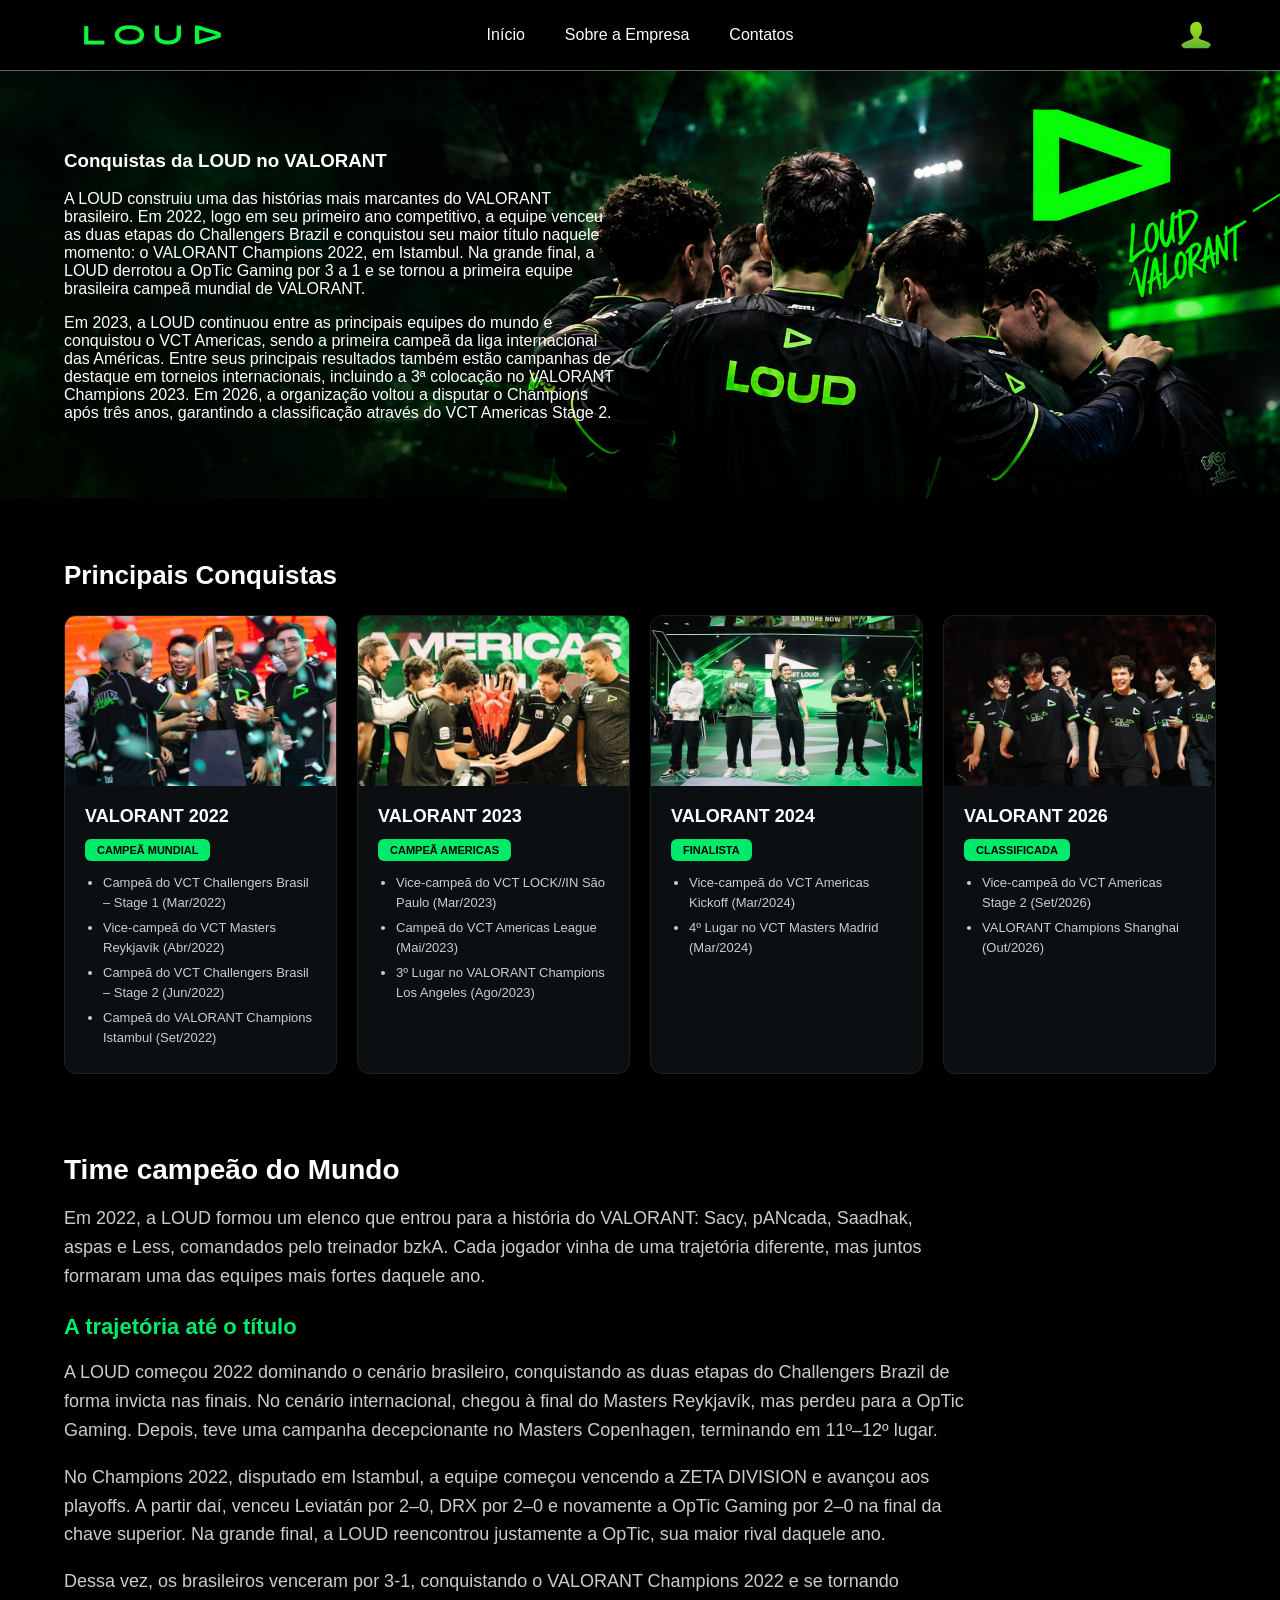
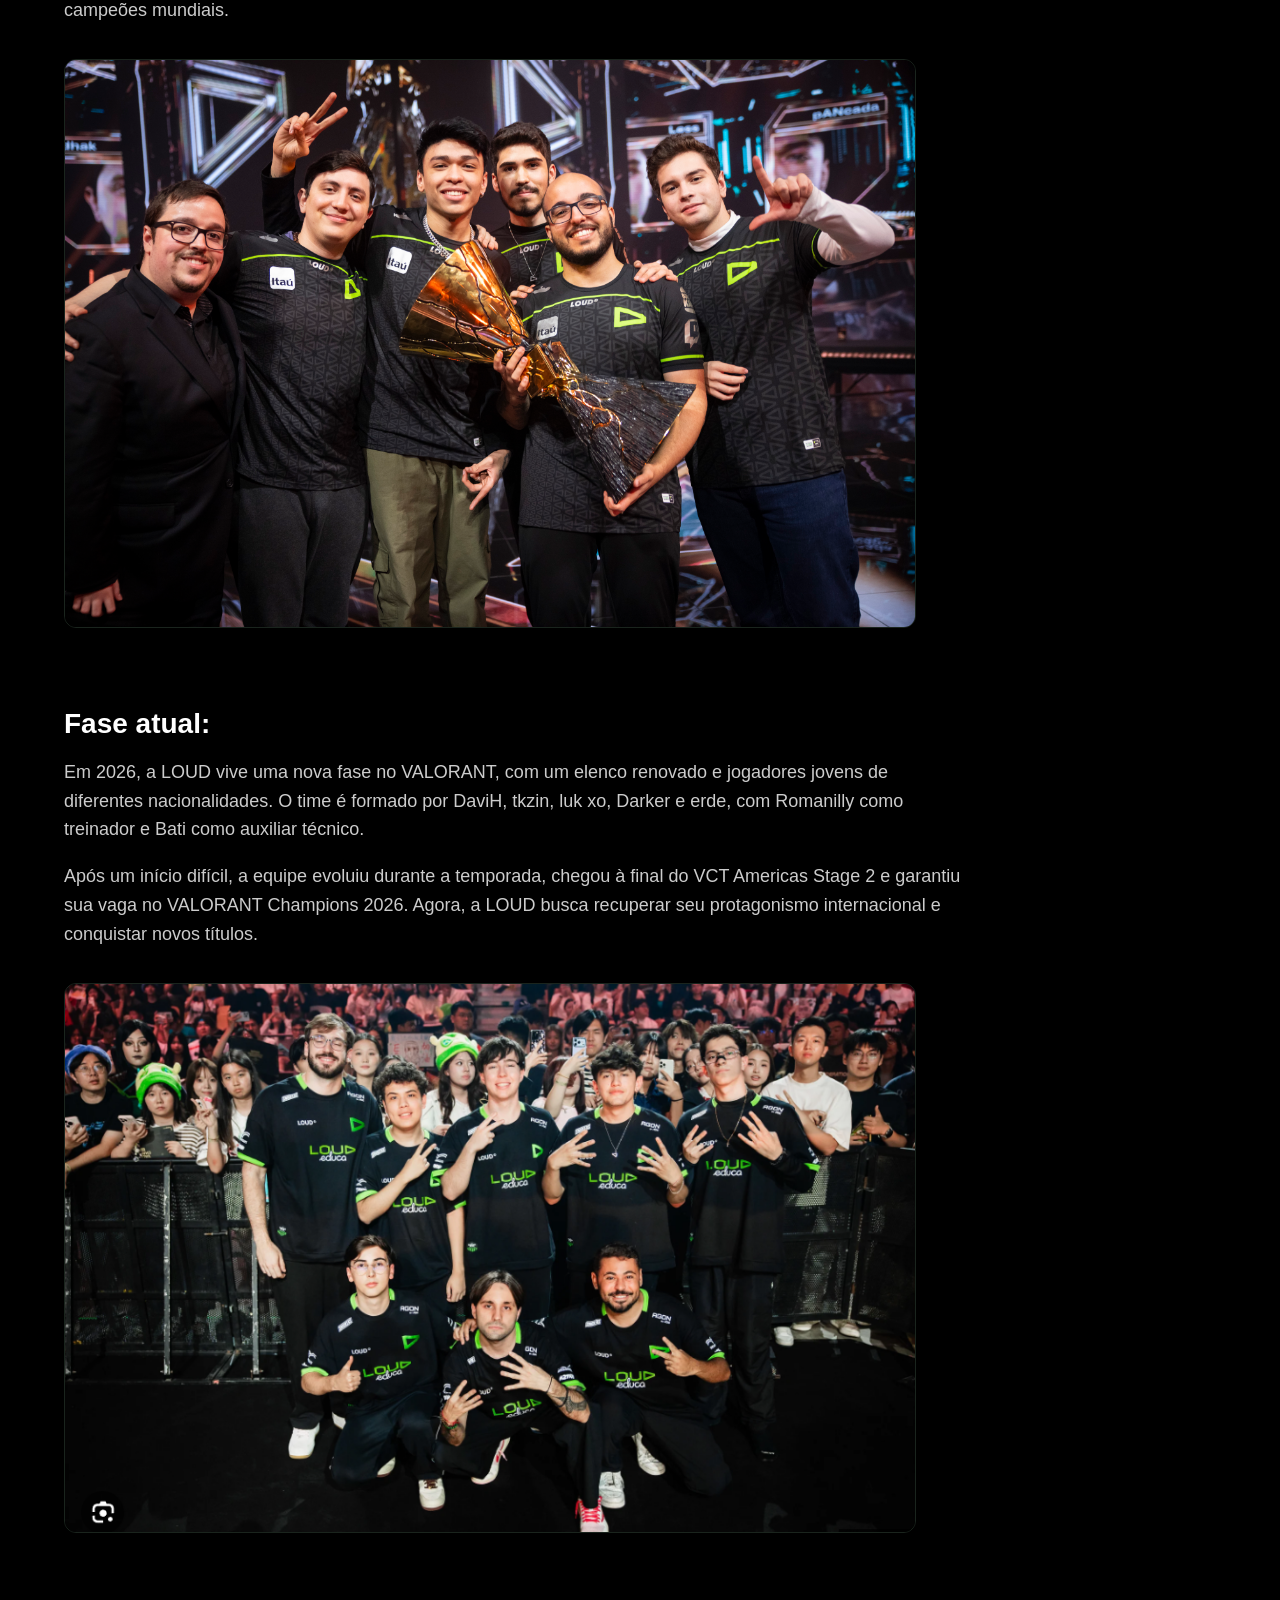
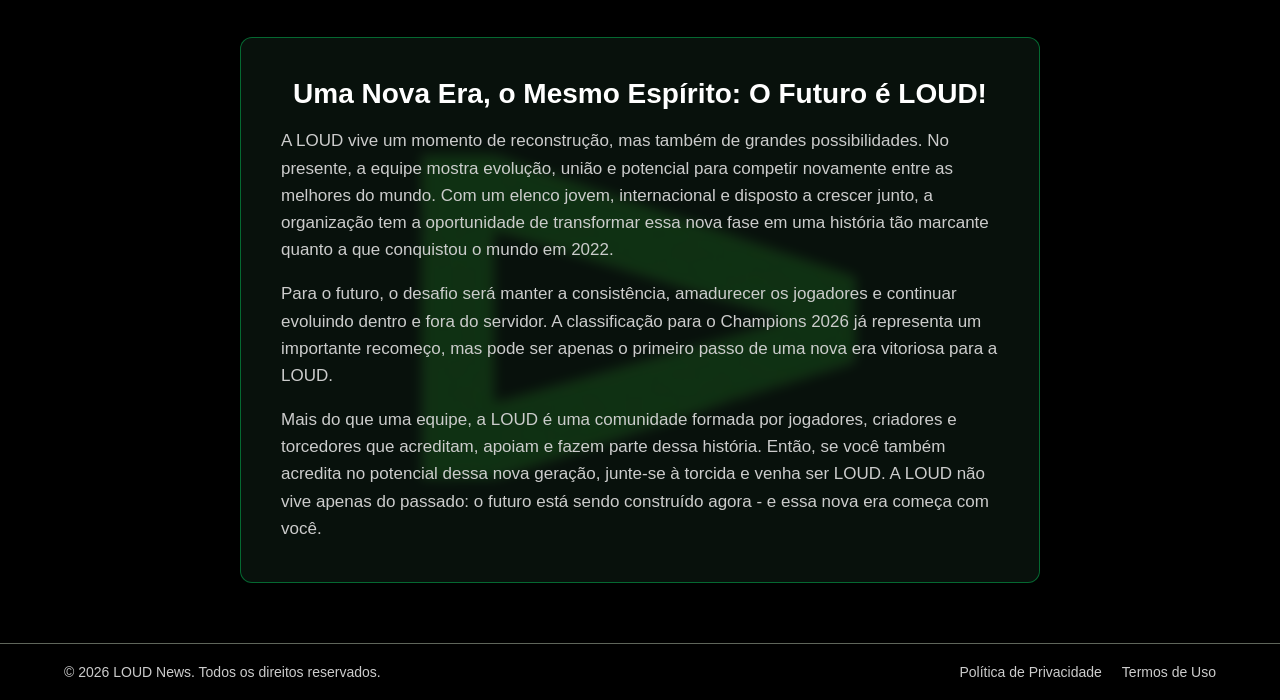
==== commit b5083e14: "Merge branch 'main' of https://github.com/Caiozt/Loud-New" ====
--- a/index.html
+++ b/index.html
@@ -126,6 +126,7 @@
         </section>
         <section class="conclusao">
             <article class="conclusao-texto">
+                <h1>Uma Nova Era, o Mesmo Espírito: O Futuro é LOUD!</h1>
                 <p>A LOUD vive um momento de reconstrução, mas também de grandes possibilidades. No presente, a equipe mostra evolução, união e potencial para competir novamente entre as melhores do mundo. Com um elenco jovem, internacional e disposto a crescer junto, a organização tem a oportunidade de transformar essa nova fase em uma história tão marcante quanto a que conquistou o mundo em 2022.
                 </p>
                 <p>Para o futuro, o desafio será manter a consistência, amadurecer os jogadores e continuar evoluindo dentro e fora do servidor. A classificação para o Champions 2026 já representa um importante recomeço, mas pode ser apenas o primeiro passo de uma nova era vitoriosa para a LOUD.
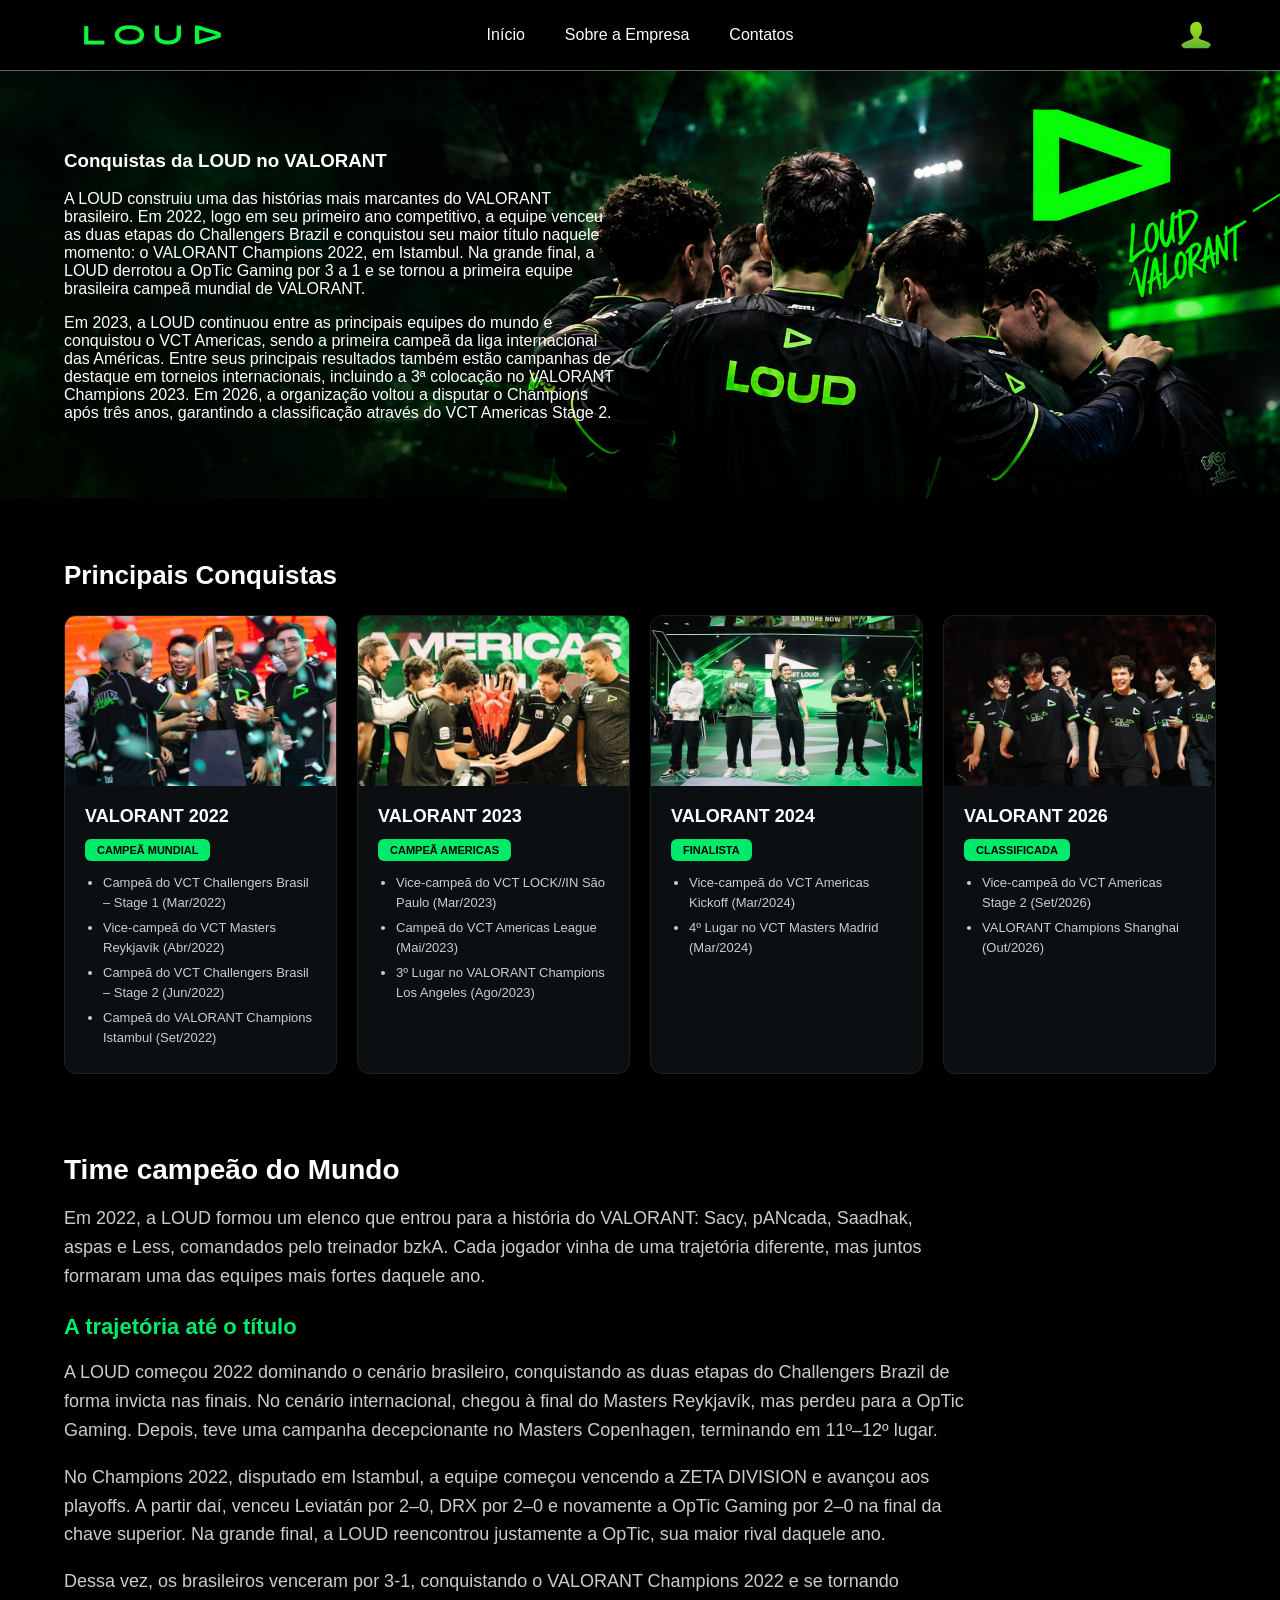
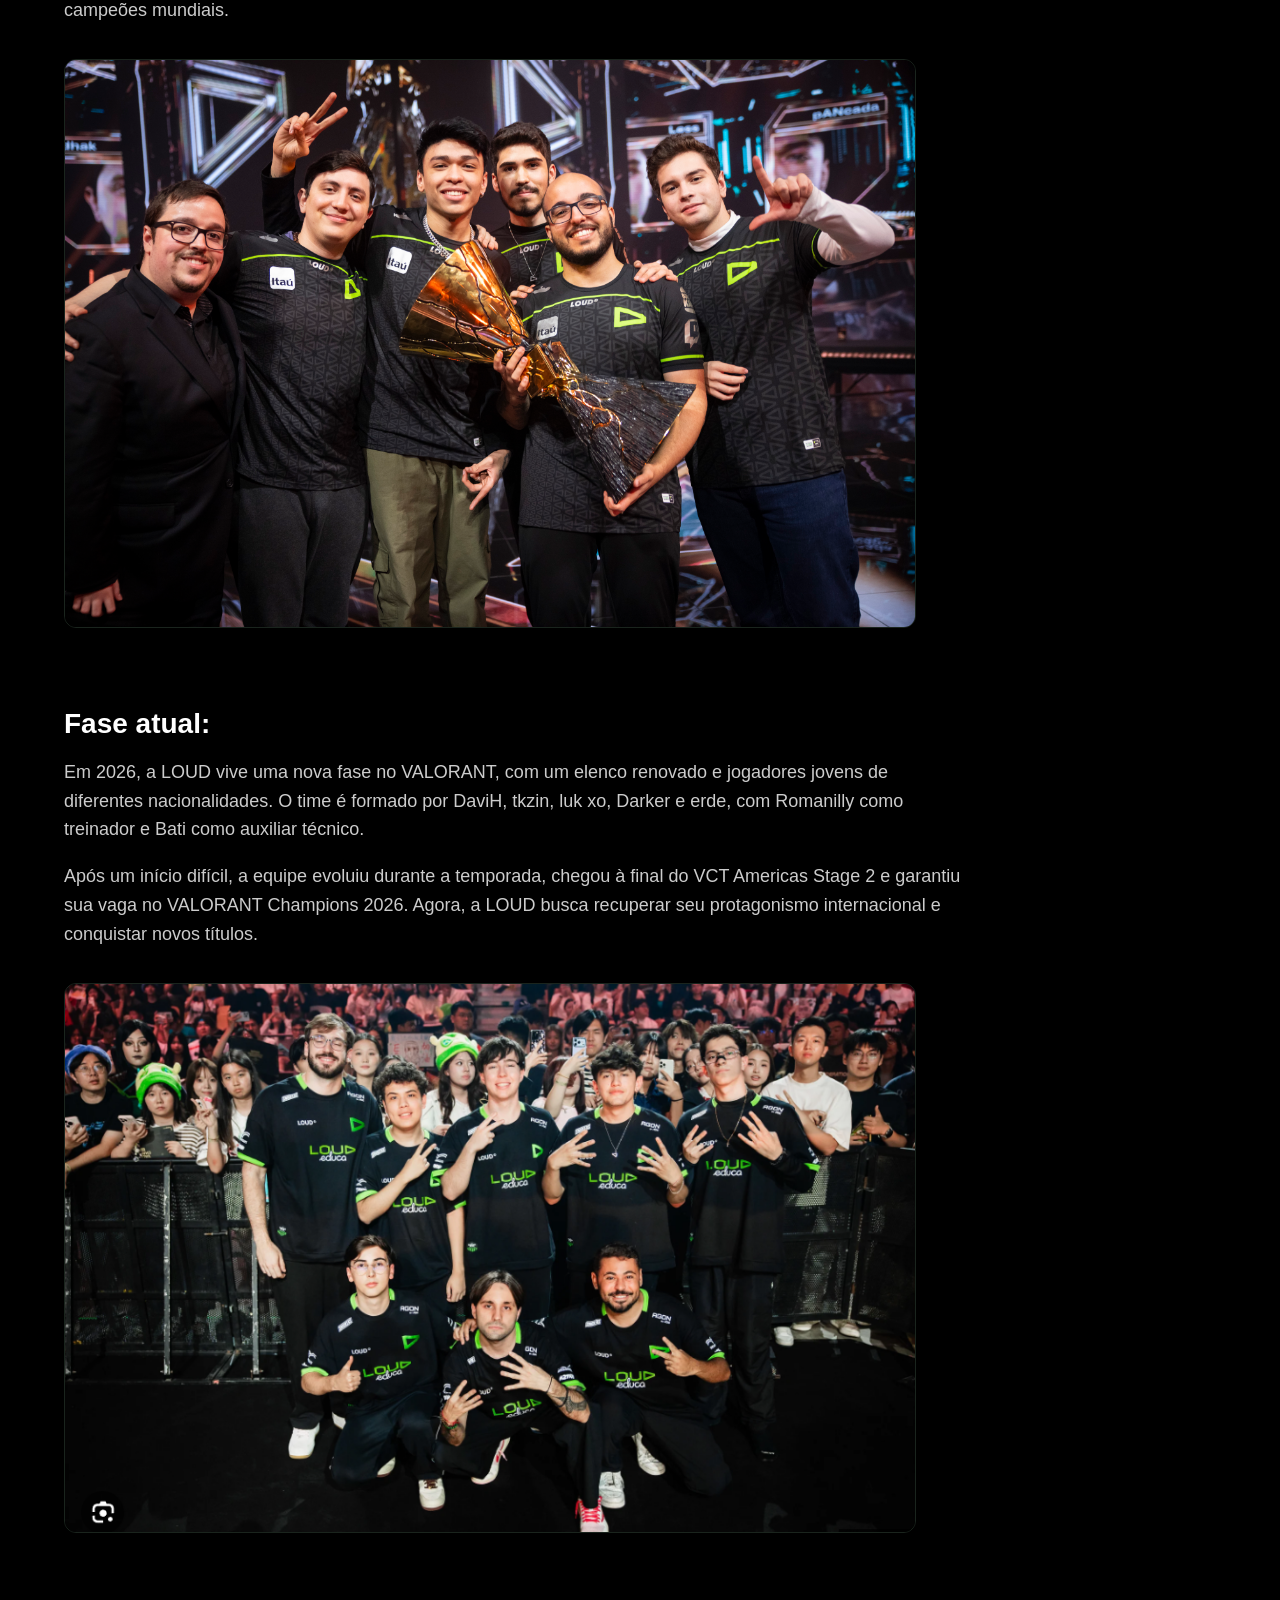
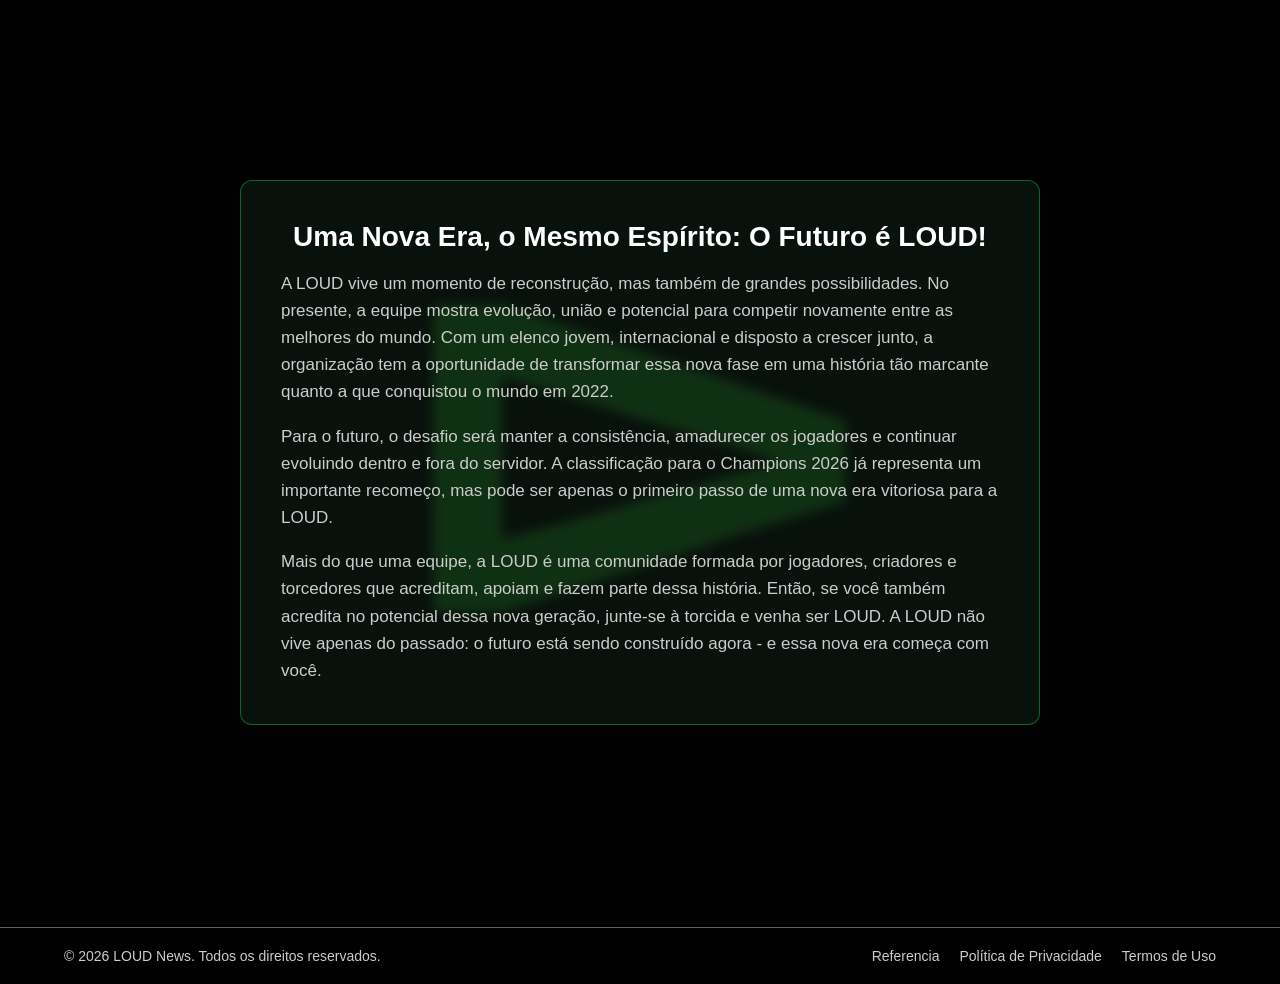
==== commit 45d9eb52: "Finalização de pagiona" ====
--- a/index.html
+++ b/index.html
@@ -141,6 +141,7 @@
         <p class="copyright">&copy; 2026 LOUD News. Todos os direitos reservados.</p>
         
         <nav class="footer-nav">
+            <a href="https://www.thespike.gg/br/team/loud/11653"> Referencia</a>
             <a href="privacidade.html">Política de Privacidade</a>
             <a href="termos.html">Termos de Uso</a>
         </nav>
--- a/style.css
+++ b/style.css
@@ -305,15 +305,18 @@
 /* ==========================================
    6. SEÇÃO CONCLUSÃO (Centralizada)
    ========================================== */
+/* ==========================================
+   6. SEÇÃO CONCLUSÃO (Centralizada)
+   ========================================== */
 .conclusao {
-  padding: 60px 5%;
-  display: flex;
-  flex-direction: column;
-  align-items: center;     /* Centraliza o card na horizontal */
-  justify-content: center; /* Centraliza o card na vertical */
-  min-height: 450px;       /* Garante espaço suficiente para o fundo aparecer */
+  padding: 100px 5%;              /* Aumentou o espaçamento superior e inferior */
+  display: flex;
+  flex-direction: column;
+  align-items: center;
+  justify-content: center;
+  min-height: 750px;              /* Aumentado de 450px para 750px para dar espaço à imagem */
   background-image: url("img/logoloudnew_loud.png");
-  background-size: cover;
+  background-size: contain;       /* Garante que o símbolo apareça 100% inteiro sem cortes */
   background-position: center;
   background-repeat: no-repeat;
 }
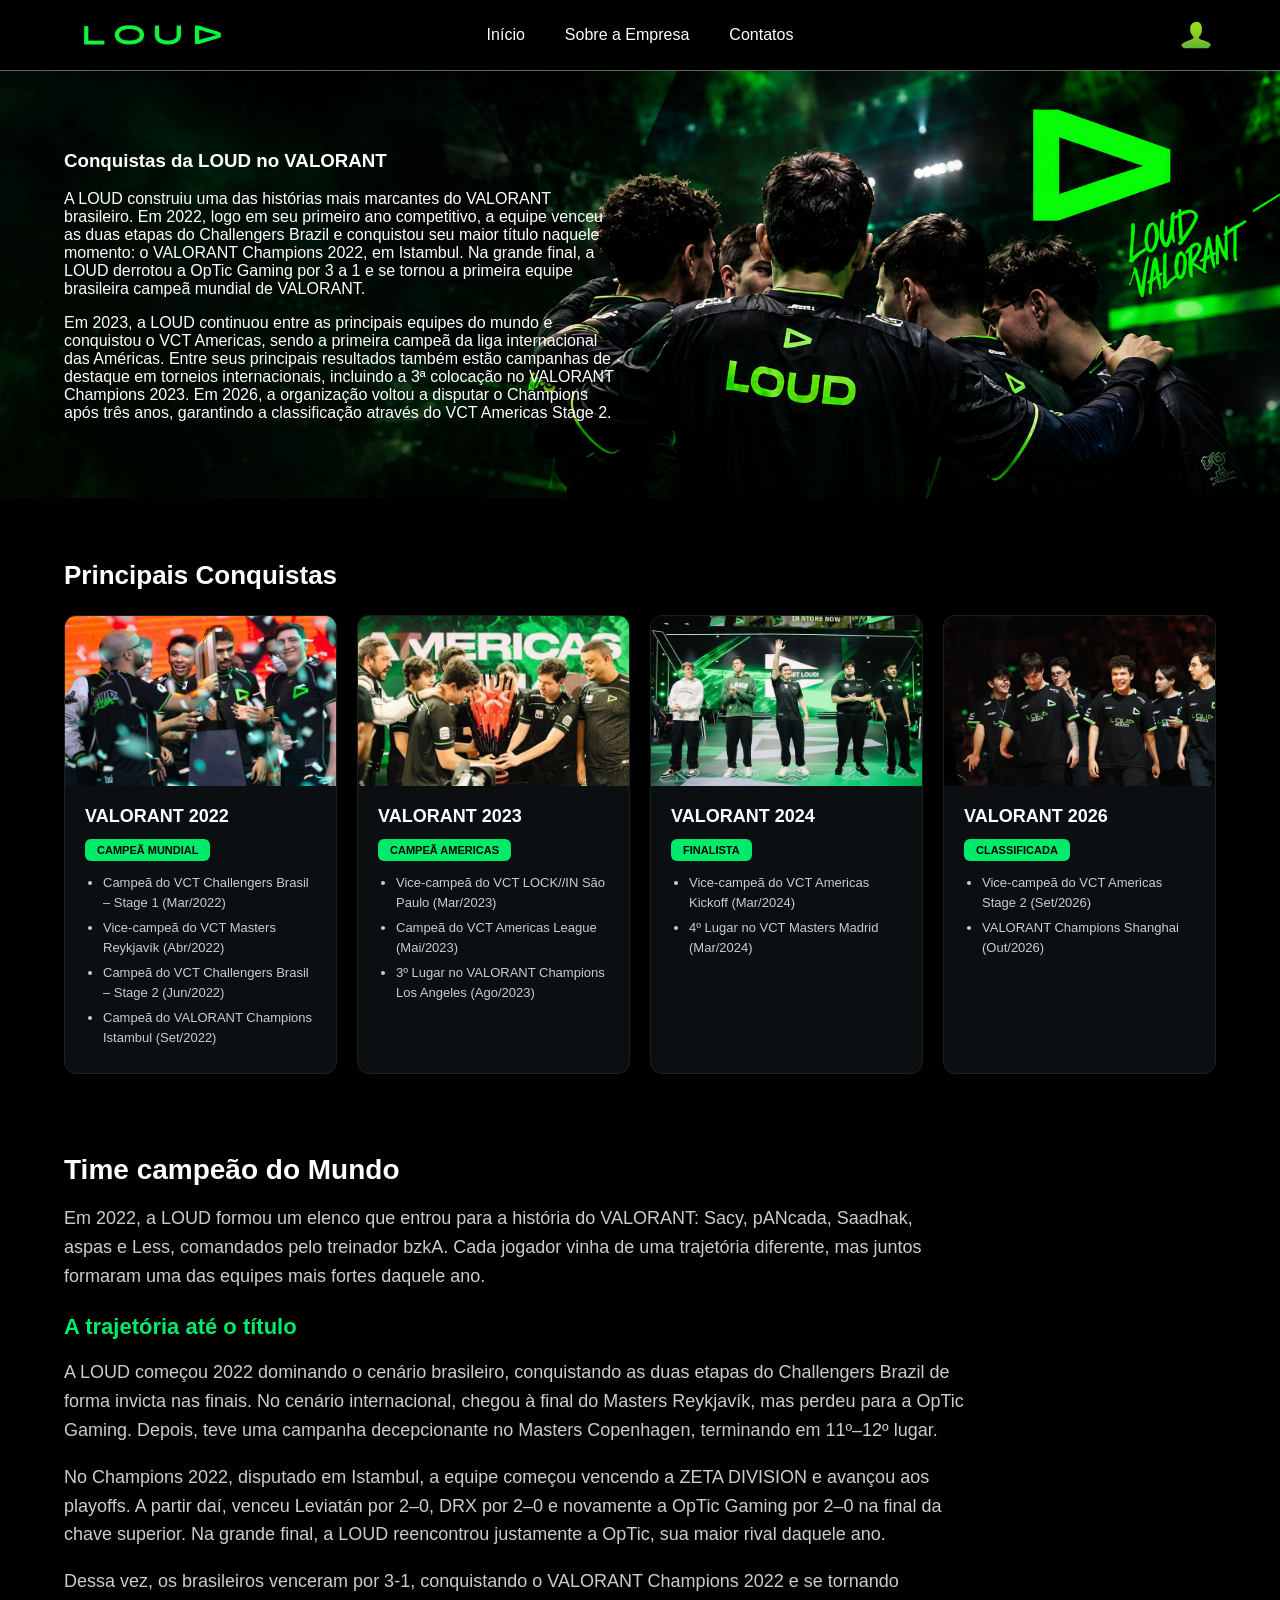
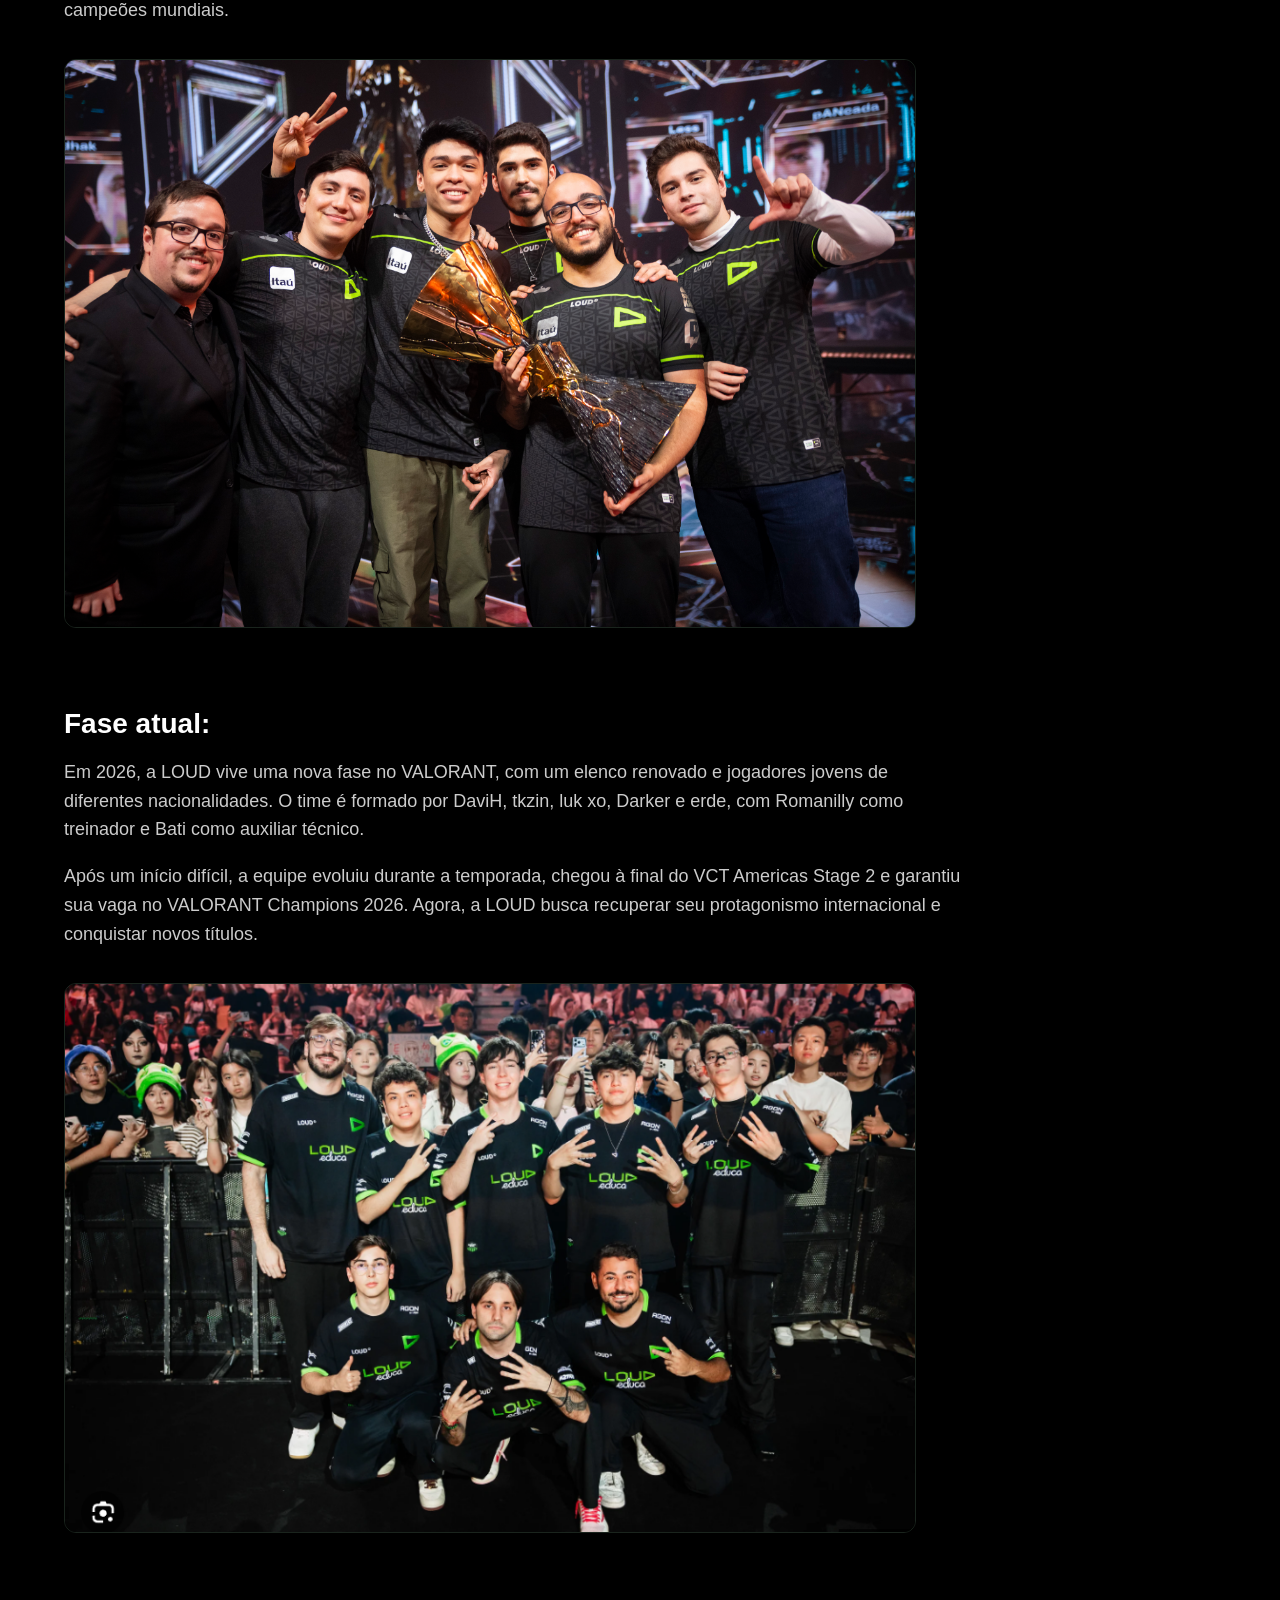
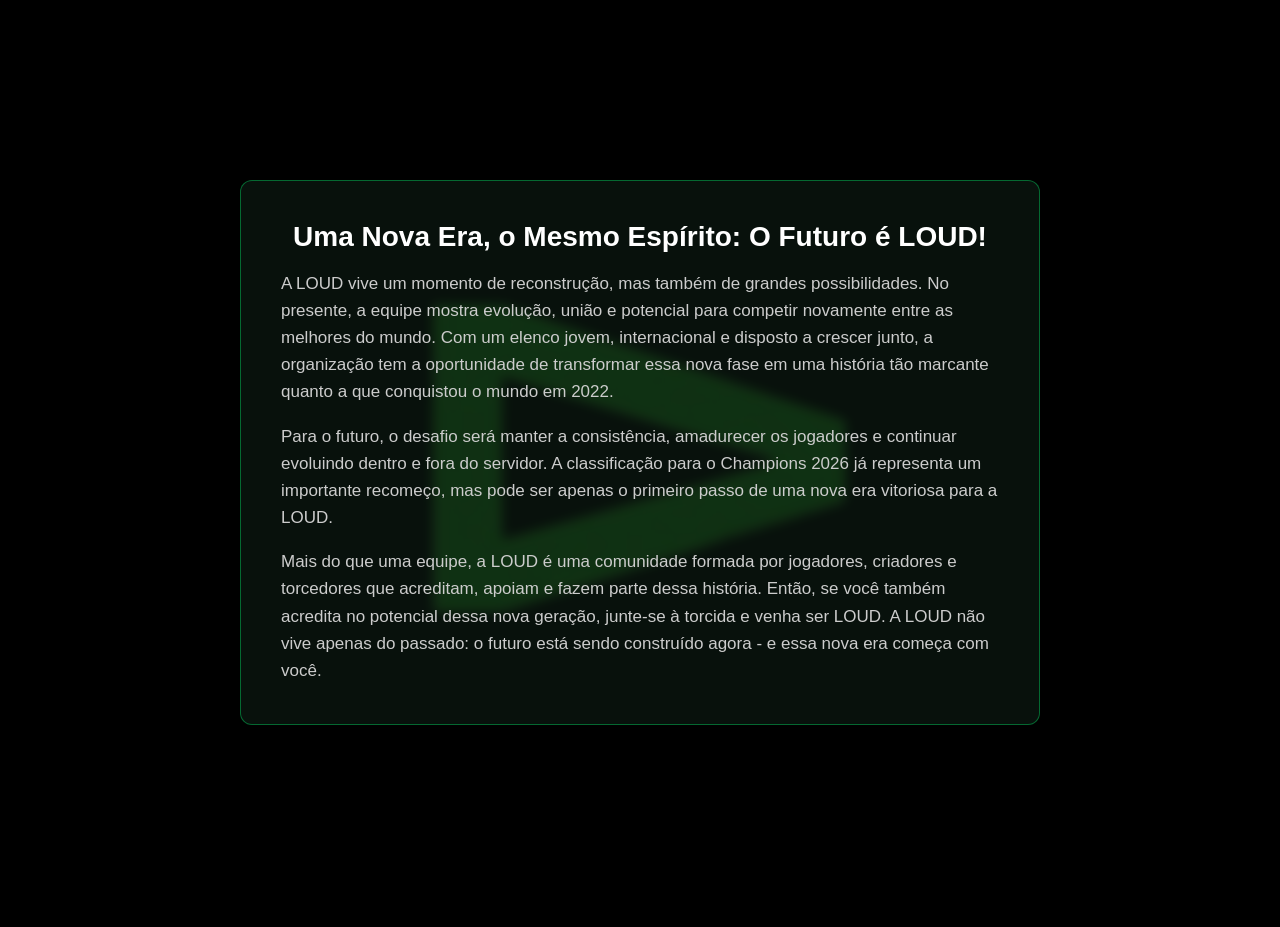
==== commit b0e454ab: "add codigo" ====
--- a/index.html
+++ b/index.html
@@ -137,14 +137,5 @@
             </article>
         </section>
     </main>
-    <footer class="footer">
-        <p class="copyright">&copy; 2026 LOUD News. Todos os direitos reservados.</p>
-        
-        <nav class="footer-nav">
-            <a href="https://www.thespike.gg/br/team/loud/11653"> Referencia</a>
-            <a href="privacidade.html">Política de Privacidade</a>
-            <a href="termos.html">Termos de Uso</a>
-        </nav>
-    </footer>
 </body>
 </html>
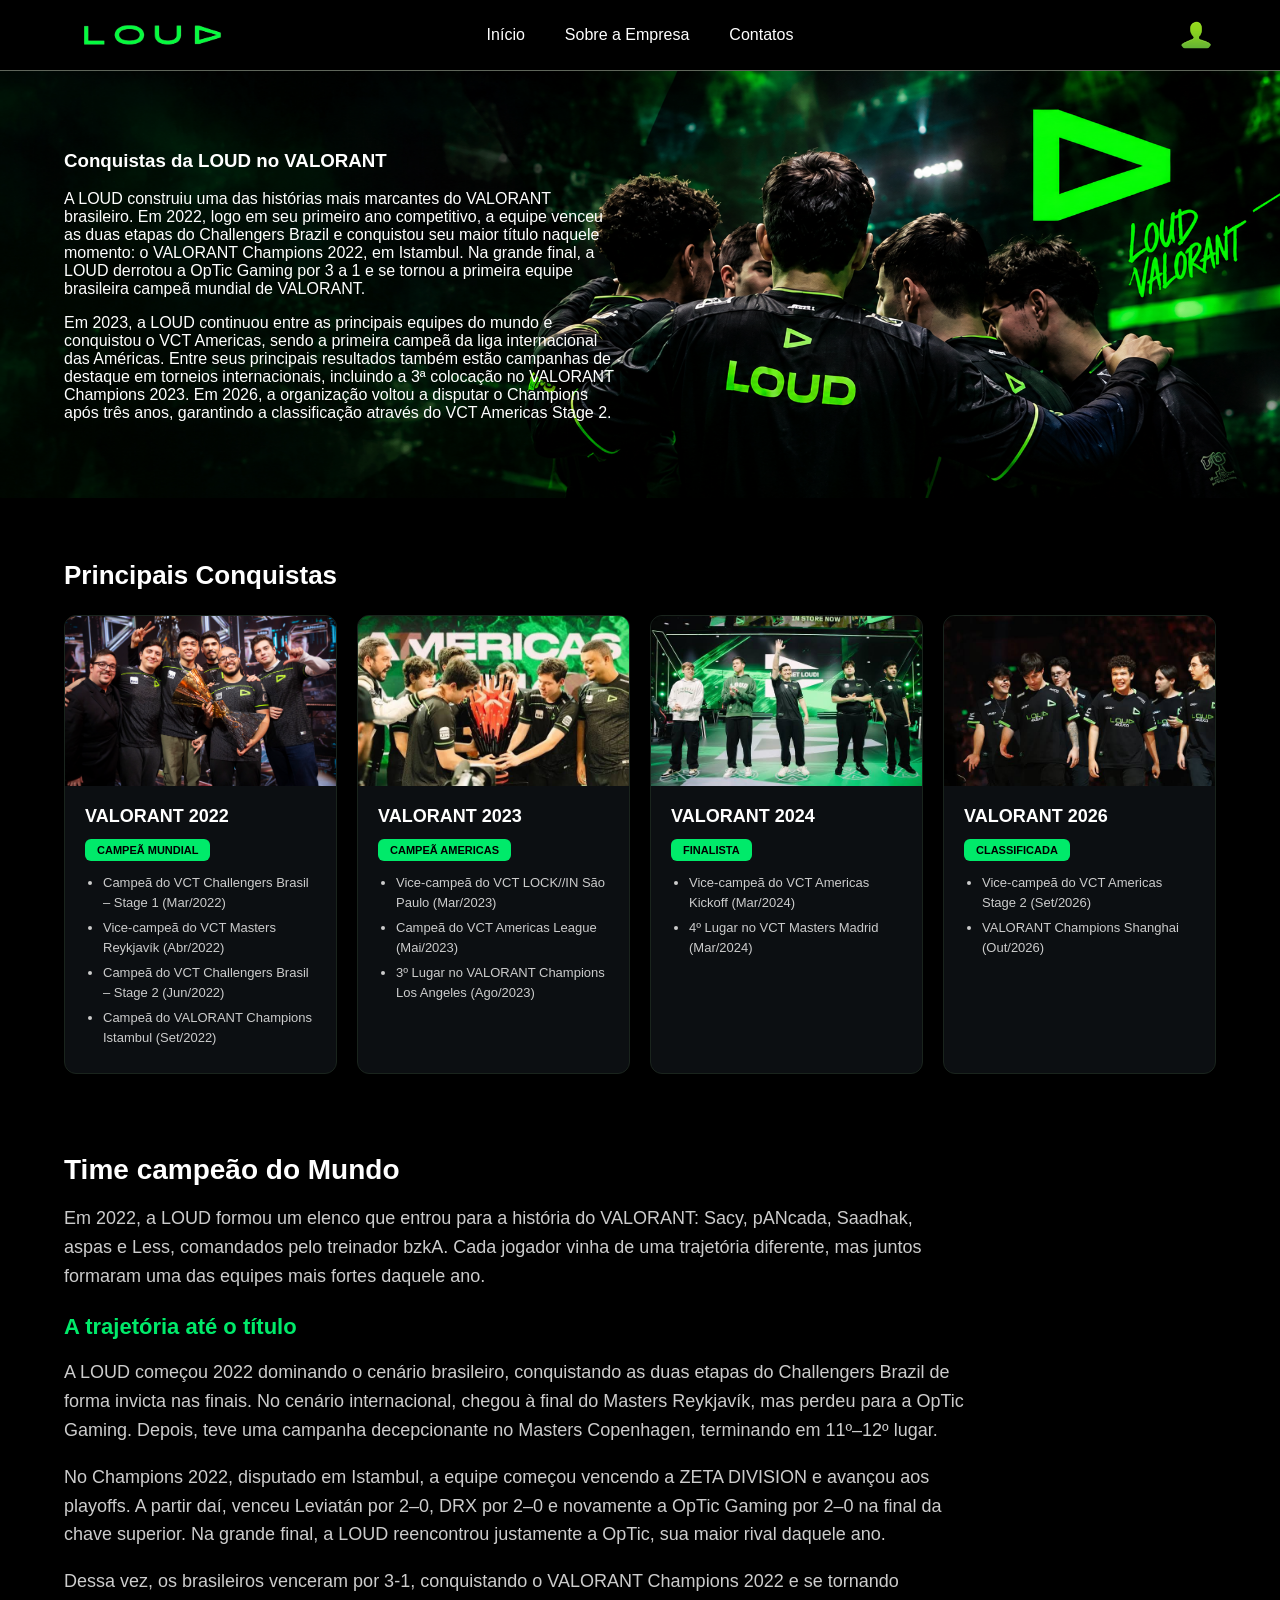
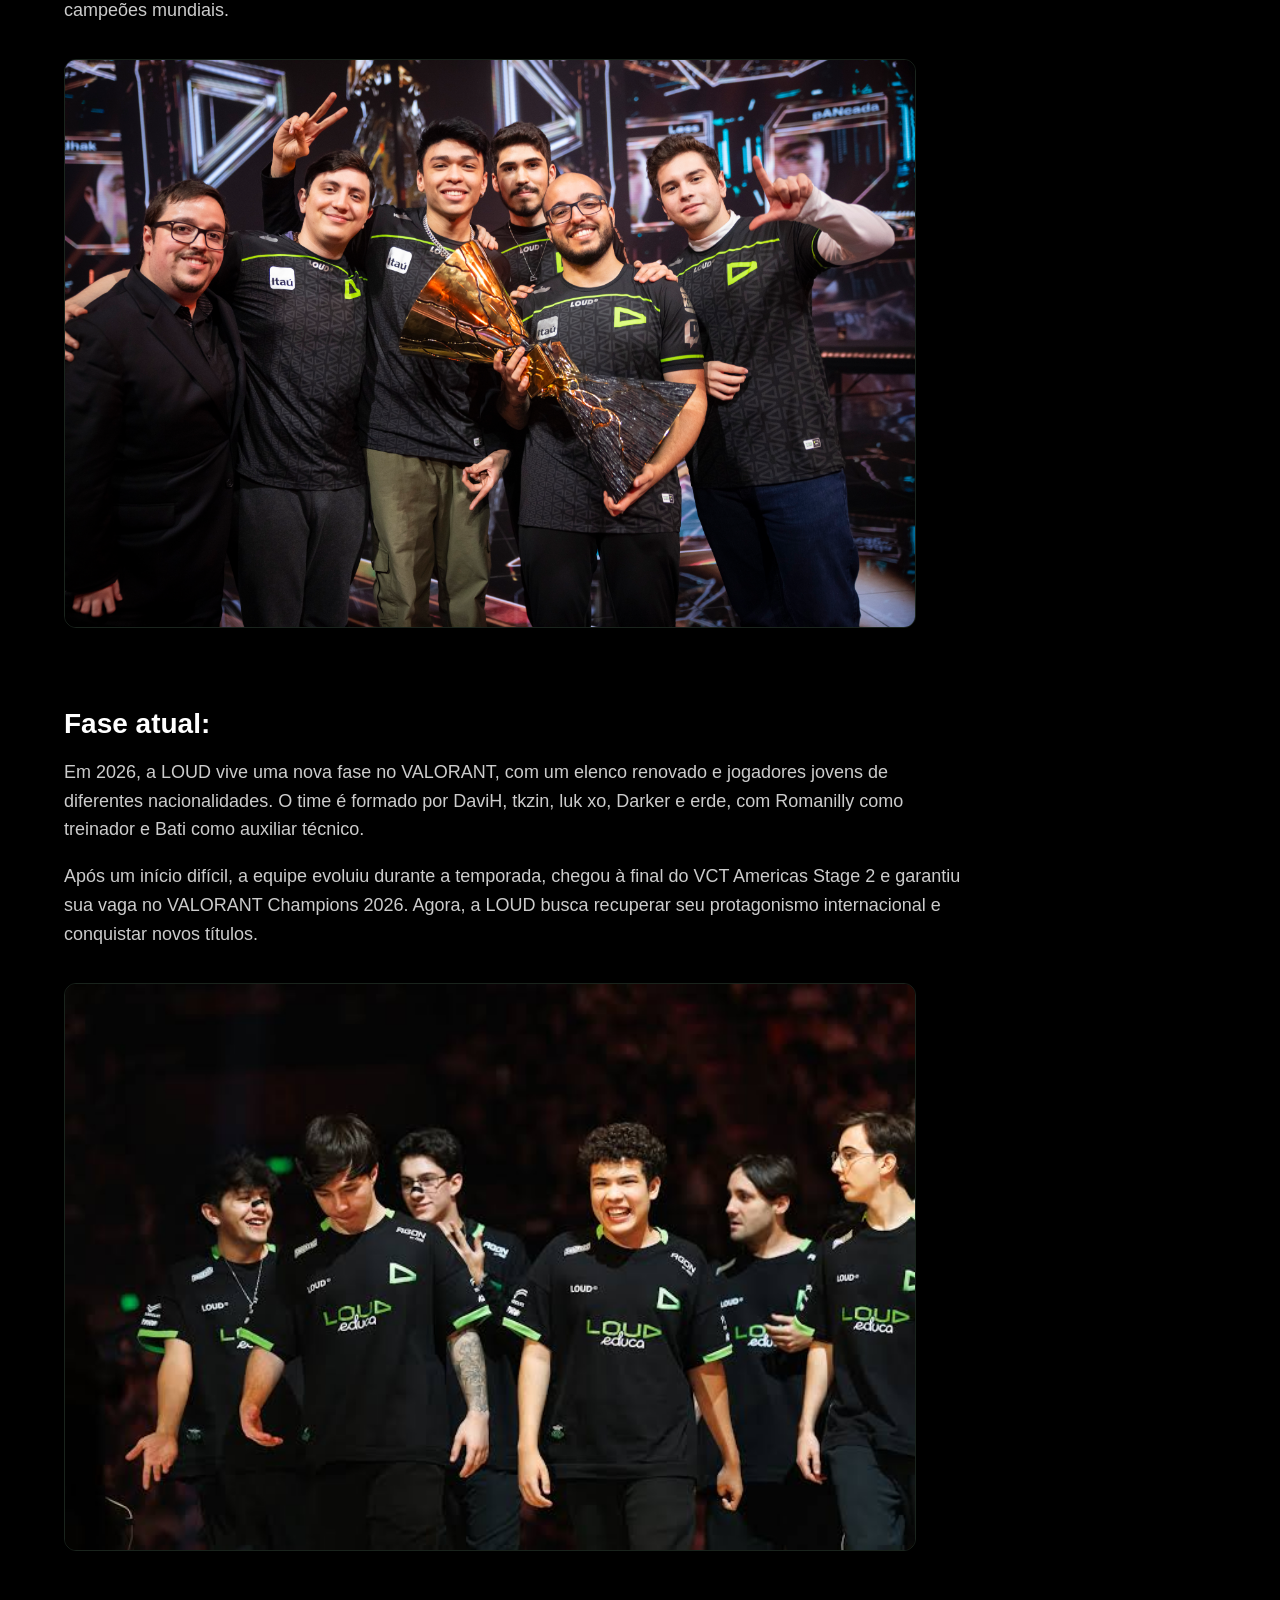
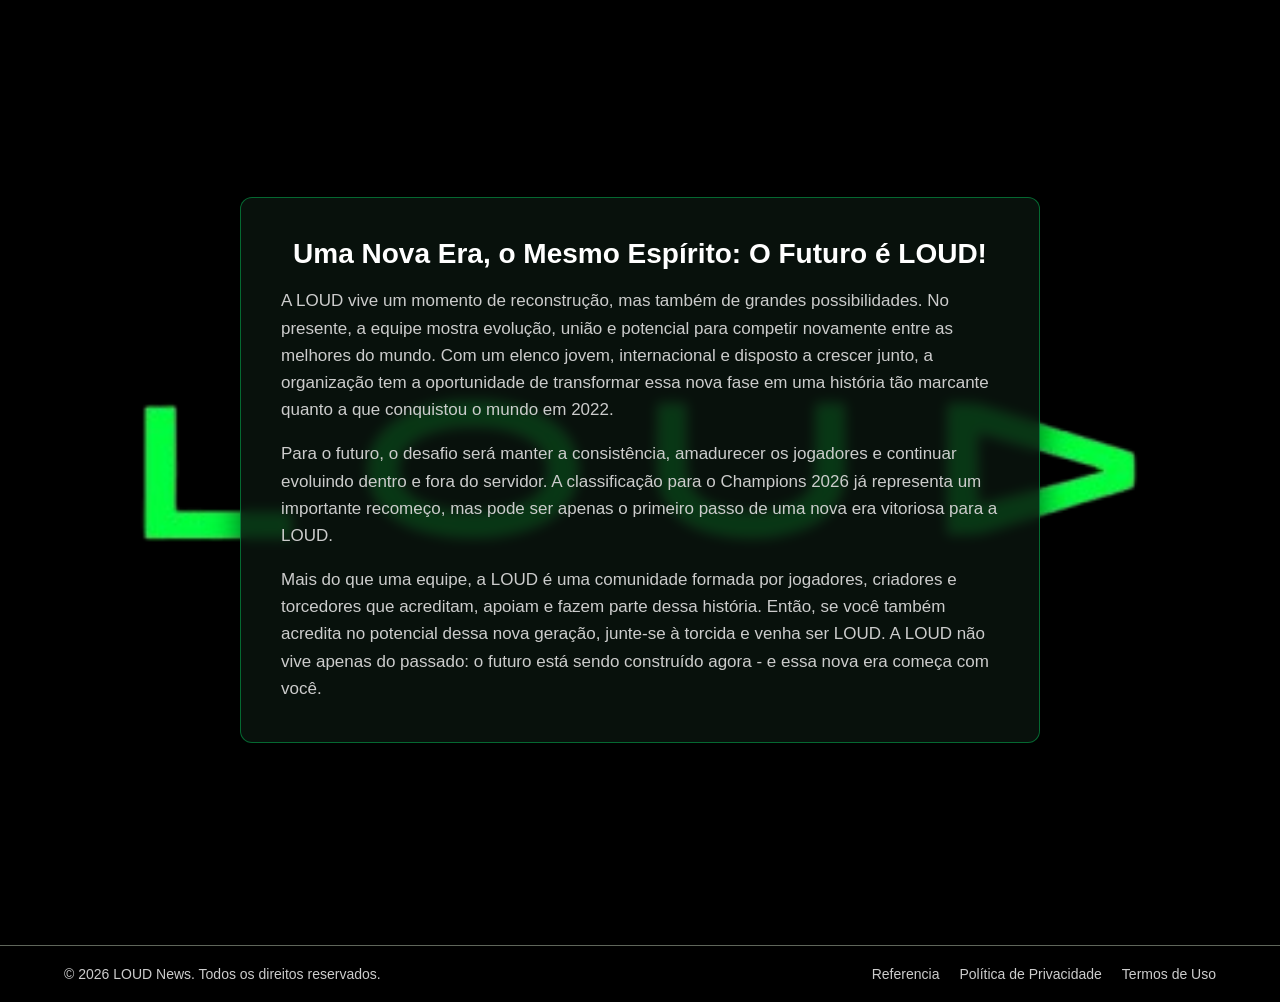
==== commit 595deae3: "otimização" ====
--- a/index.html
+++ b/index.html
@@ -47,7 +47,7 @@
             <div class="conquistas-grid">
                 <!-- Card 2022 -->
                 <article class="card">
-                    <img src="img/loud_con_2022.jpg" alt="Troféu Champions 2022" class="card-img">
+                    <img src="img/fotovic_loud.jpg" alt="Troféu Champions 2022" class="card-img">
                     <div class="card-body">
                         <h3>VALORANT 2022</h3>
                         <span class="badge">CAMPEÃ MUNDIAL</span>
@@ -121,7 +121,7 @@
                 <h1>Fase atual: </h1>
                 <p>Em 2026, a LOUD vive uma nova fase no VALORANT, com um elenco renovado e jogadores jovens de diferentes nacionalidades. O time é formado por DaviH, tkzin, luk xo, Darker e erde, com Romanilly como treinador e Bati como auxiliar técnico.</p>
                 <p>Após um início difícil, a equipe evoluiu durante a temporada, chegou à final do VCT Americas Stage 2 e garantiu sua vaga no VALORANT Champions 2026. Agora, a LOUD busca recuperar seu protagonismo internacional e conquistar novos títulos.</p>
-                <img src="./img/novaloud_loud.png" alt="Nova line da loud" class="Nova_Loud">
+                <img src="img/loud_con_2026.jpg" alt="Nova line da loud" class="Nova_Loud">
                 </article>
         </section>
         <section class="conclusao">
@@ -137,5 +137,14 @@
             </article>
         </section>
     </main>
+    <footer class="footer">
+        <p class="copyright">&copy; 2026 LOUD News. Todos os direitos reservados.</p>
+        
+        <nav class="footer-nav">
+            <a href="https://www.thespike.gg/br/team/loud/11653"> Referencia</a>
+            <a href="privacidade.html">Política de Privacidade</a>
+            <a href="termos.html">Termos de Uso</a>
+        </nav>
+    </footer>
 </body>
 </html>
--- a/style.css
+++ b/style.css
@@ -315,7 +315,7 @@
   align-items: center;
   justify-content: center;
   min-height: 750px;              /* Aumentado de 450px para 750px para dar espaço à imagem */
-  background-image: url("img/logoloudnew_loud.png");
+  background-image: url("img/logoant_loud.png");
   background-size: contain;       /* Garante que o símbolo apareça 100% inteiro sem cortes */
   background-position: center;
   background-repeat: no-repeat;
